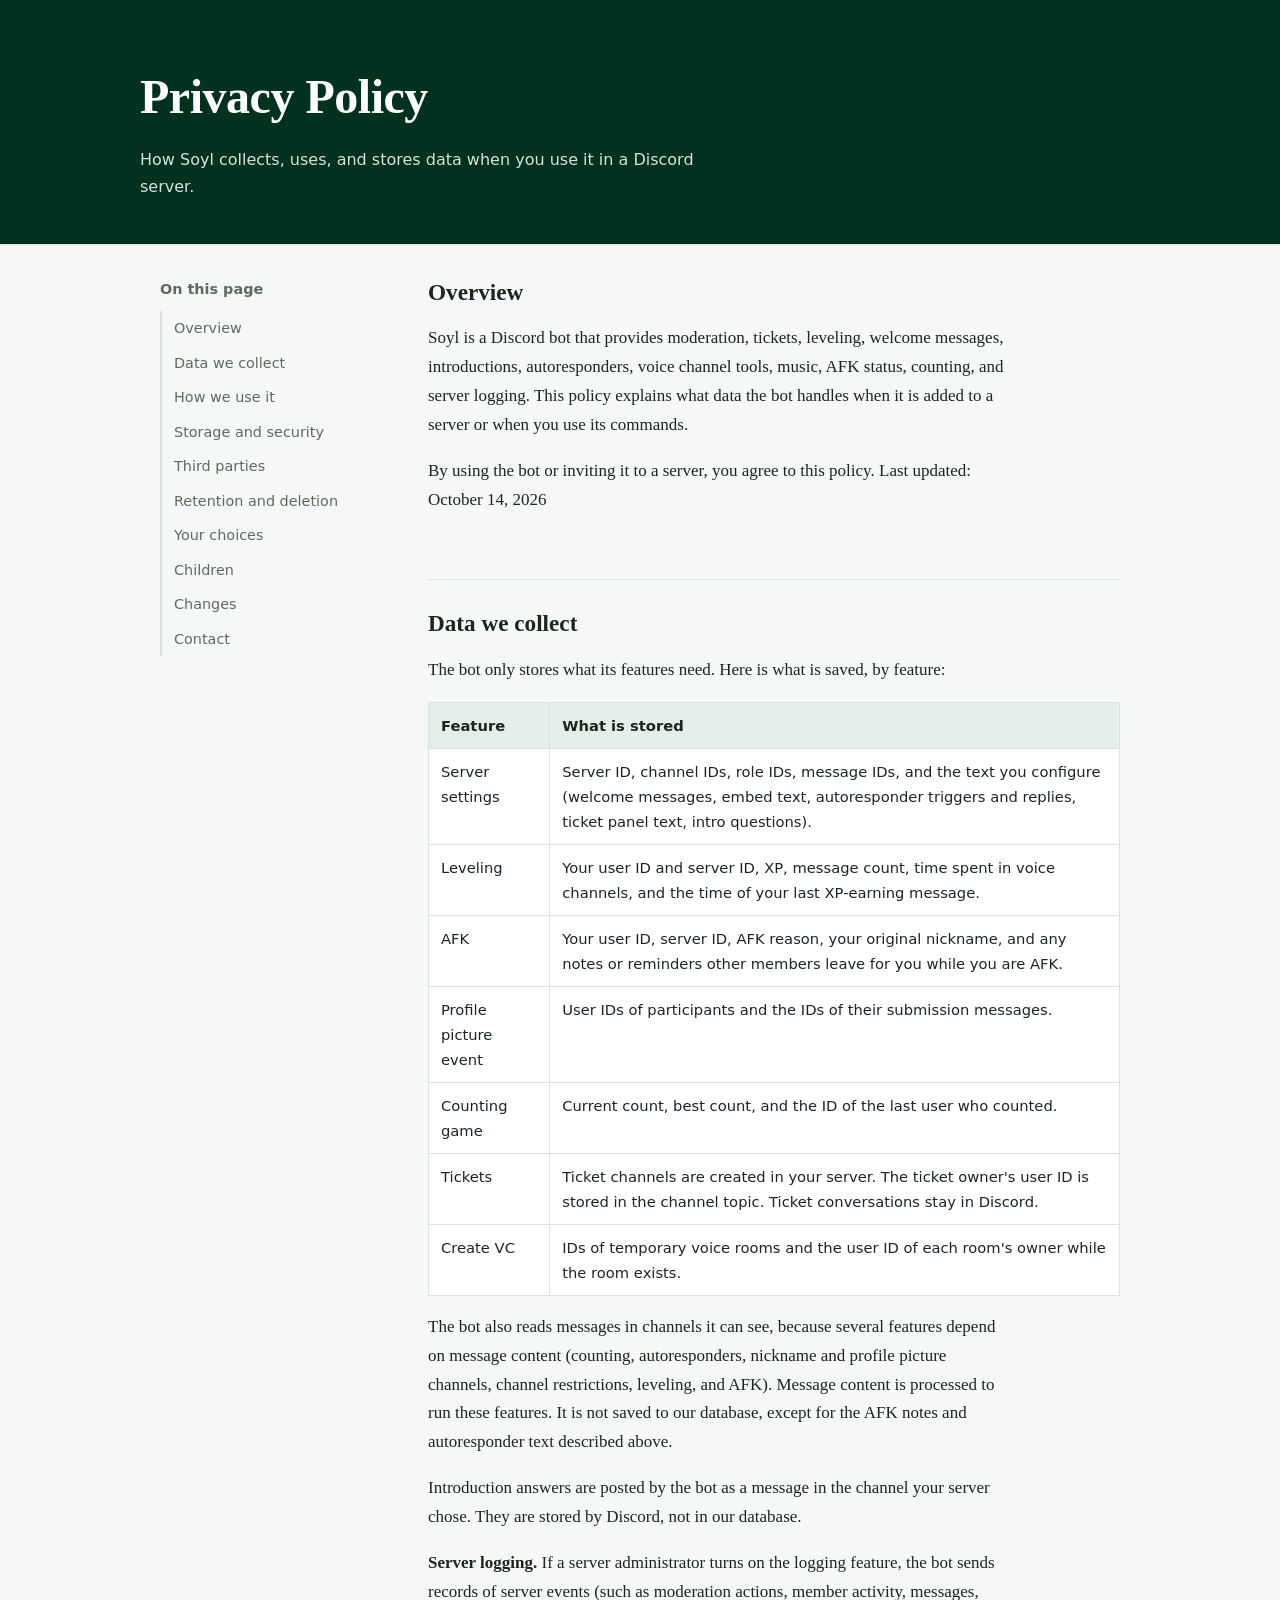
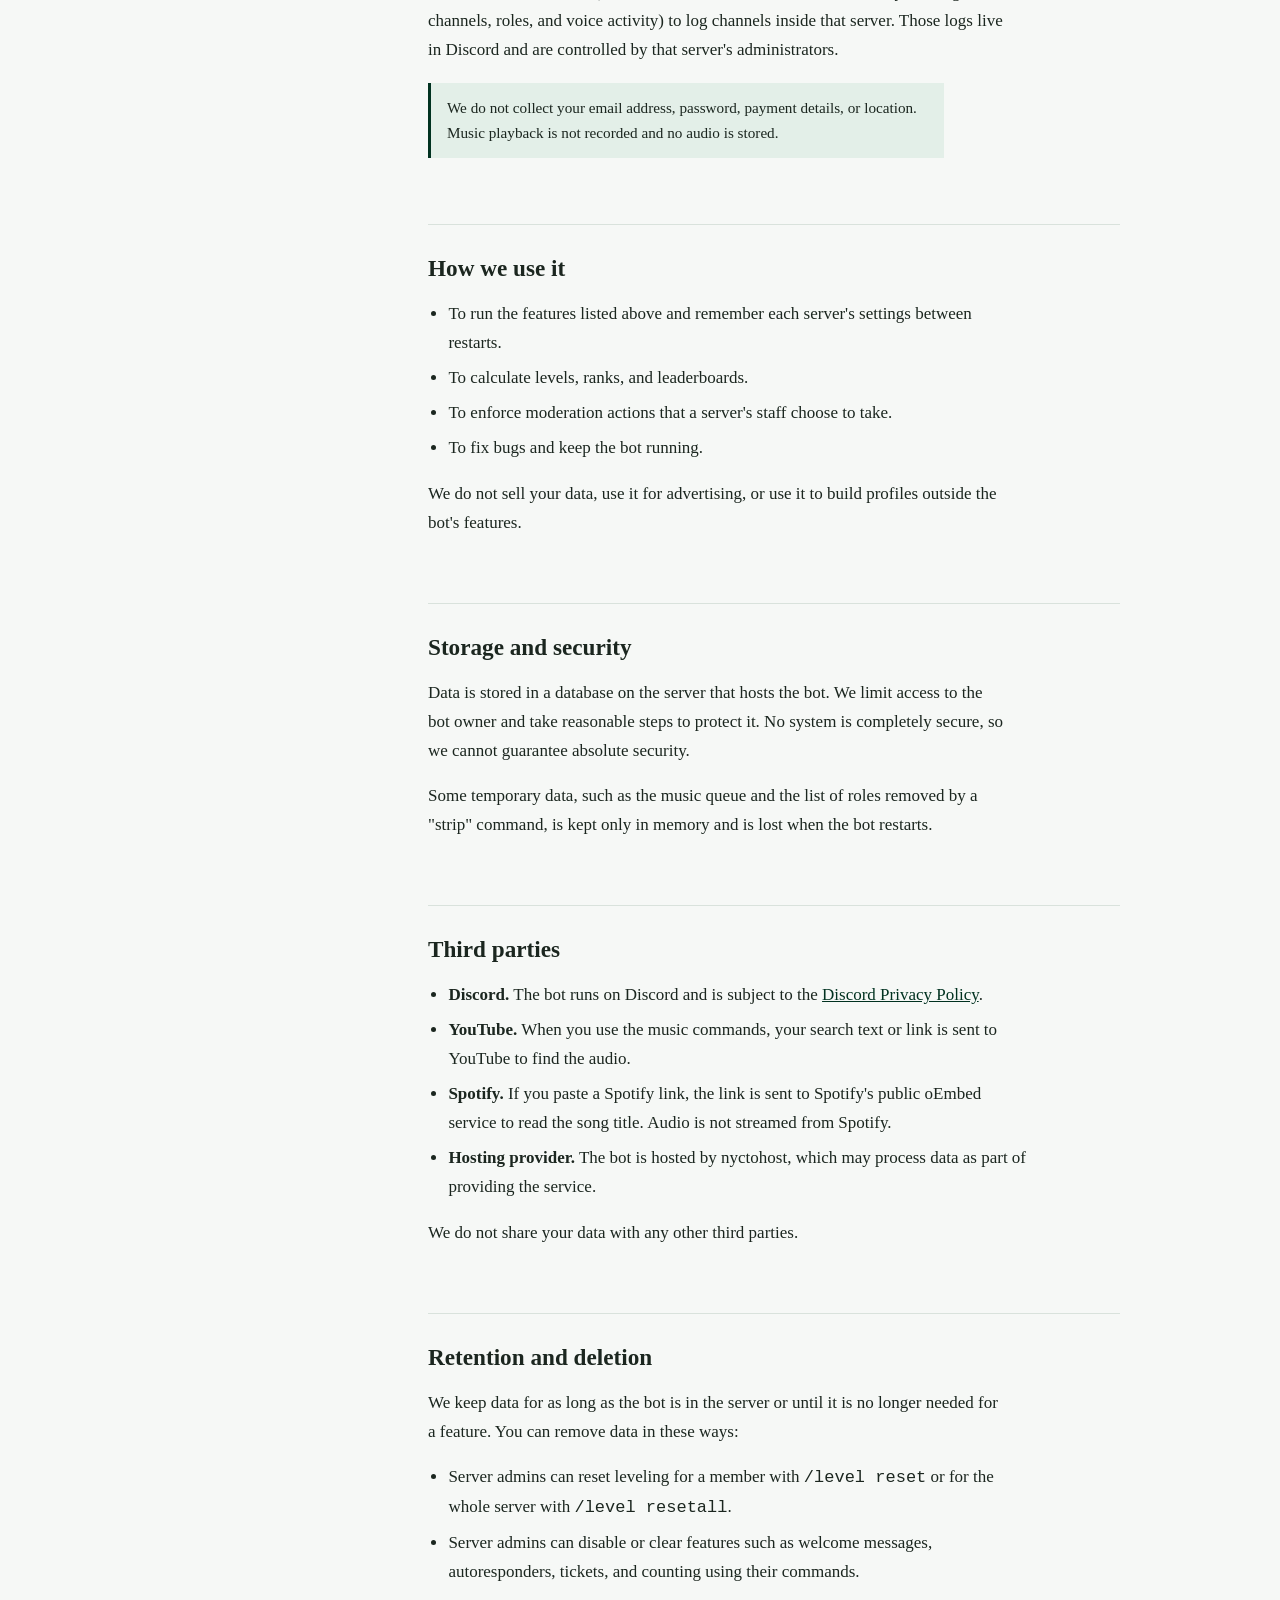
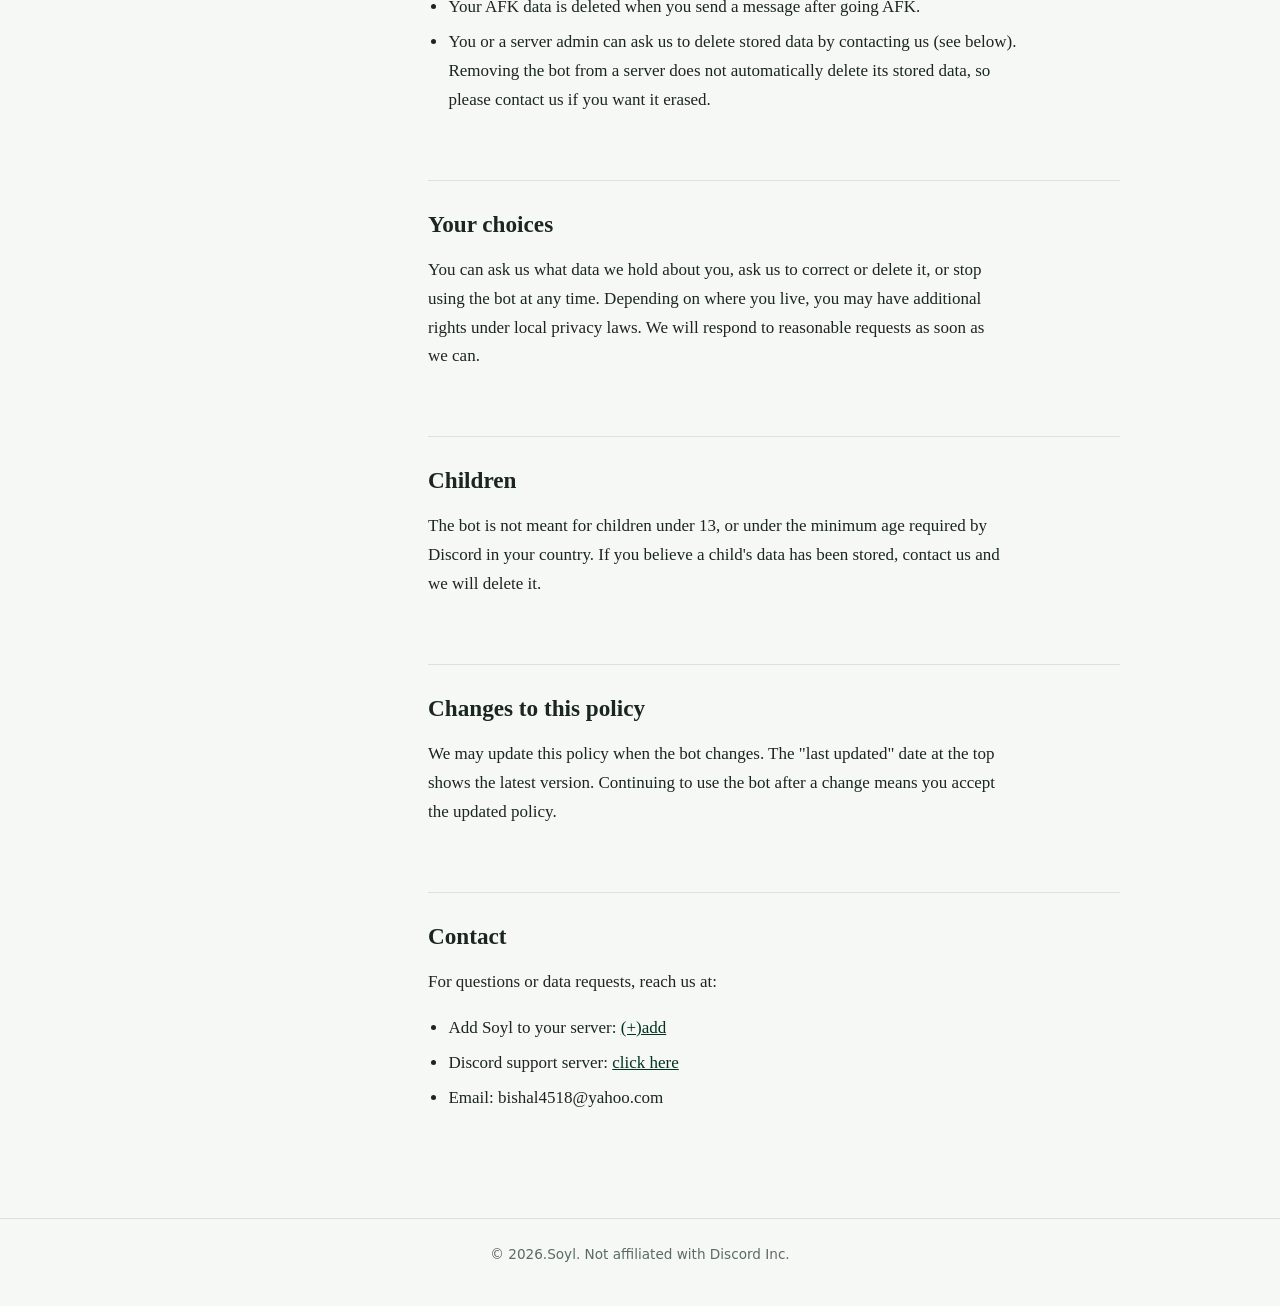
==== index.html @ 462d1b16 "Add files via upload" ====
<!DOCTYPE html>
<html lang="en">
<head>
<meta charset="UTF-8">
<meta name="viewport" content="width=device-width, initial-scale=1">
<title>Privacy Policy</title>
<style>
  :root {
    --bg: #f6f8f6;
    --surface: #ffffff;
    --text: #1b261f;
    --muted: #5b6b61;
    --line: #d9e2dc;
    --accent: #013220;
    --accent-soft: #e3efe8;
  }
  @media (prefers-color-scheme: dark) {
    :root:not([data-theme="light"]) {
      --bg: #0c1410;
      --surface: #121d17;
      --text: #e4ece7;
      --muted: #94a69b;
      --line: #25342b;
      --accent: #6fcf9a;
      --accent-soft: #16261d;
    }
  }
  * { box-sizing: border-box; }
  html { scroll-behavior: smooth; }
  body {
    margin: 0;
    background: var(--bg);
    color: var(--text);
    font-family: Georgia, "Iowan Old Style", "Times New Roman", serif;
    line-height: 1.7;
    font-size: 17px;
  }
  .wrap {
    max-width: 1000px;
    margin: 0 auto;
    padding: 0 20px;
    display: grid;
    grid-template-columns: 220px minmax(0, 1fr);
    gap: 48px;
  }
  header.top {
    border-bottom: 1px solid var(--line);
    background: var(--accent);
    color: #fff;
    padding: 56px 20px 44px;
  }
  header.top .inner { max-width: 1000px; margin: 0 auto; }
  header.top h1 {
    margin: 0 0 8px;
    font-size: clamp(2rem, 5vw, 3rem);
    font-weight: 600;
    letter-spacing: -0.01em;
  }
  header.top p {
    margin: 0;
    max-width: 60ch;
    opacity: .85;
    font-family: system-ui, -apple-system, "Segoe UI", sans-serif;
    font-size: 1rem;
  }
  @media (prefers-color-scheme: dark) {
    header.top { background: #0a1f15; }
  }
  nav.toc {
    position: sticky;
    top: 24px;
    align-self: start;
    padding: 32px 0;
    font-family: system-ui, -apple-system, "Segoe UI", sans-serif;
    font-size: .9rem;
  }
  nav.toc p { margin: 0 0 10px; font-weight: 600; color: var(--muted); }
  nav.toc a {
    display: block;
    padding: 5px 0 5px 12px;
    color: var(--muted);
    text-decoration: none;
    border-left: 2px solid var(--line);
  }
  nav.toc a:hover, nav.toc a:focus-visible { color: var(--accent); border-left-color: var(--accent); outline: none; }
  main { padding: 32px 0 80px; min-width: 0; }
  section { padding-bottom: 8px; scroll-margin-top: 20px; }
  h2 {
    font-size: 1.45rem;
    margin: 40px 0 10px;
    padding-top: 28px;
    border-top: 1px solid var(--line);
    line-height: 1.3;
  }
  section:first-of-type h2 { border-top: 0; padding-top: 0; margin-top: 0; }
  p, li { max-width: 68ch; }
  ul { padding-left: 1.2em; }
  li { margin: 6px 0; }
  a { color: var(--accent); }
  a:focus-visible { outline: 2px solid var(--accent); outline-offset: 2px; }
  .note {
    background: var(--accent-soft);
    border-left: 3px solid var(--accent);
    padding: 12px 16px;
    margin: 18px 0;
    max-width: 68ch;
    font-size: .95rem;
  }
  .table-scroll { overflow-x: auto; margin: 16px 0; }
  table {
    border-collapse: collapse;
    width: 100%;
    min-width: 520px;
    font-family: system-ui, -apple-system, "Segoe UI", sans-serif;
    font-size: .92rem;
    background: var(--surface);
  }
  th, td { text-align: left; padding: 10px 12px; border: 1px solid var(--line); vertical-align: top; }
  th { background: var(--accent-soft); font-weight: 600; }
  .fill { background: #fff3b0; color: #3a3000; padding: 0 4px; border-radius: 3px; }
  footer {
    border-top: 1px solid var(--line);
    padding: 24px 20px 40px;
    text-align: center;
    color: var(--muted);
    font-family: system-ui, -apple-system, "Segoe UI", sans-serif;
    font-size: .85rem;
  }
  @media (max-width: 820px) {
    .wrap { grid-template-columns: 1fr; gap: 0; }
    nav.toc { position: static; padding: 20px 0 0; }
    nav.toc a { display: inline-block; border-left: 0; padding: 4px 10px 4px 0; }
  }
  @media (prefers-reduced-motion: reduce) { html { scroll-behavior: auto; } }
</style>
</head>
<body>

<header class="top">
  <div class="inner">
    <h1>Privacy Policy</h1>
    <p>How Soyl collects, uses, and stores data when you use it in a Discord server.</p>
  </div>
</header>

<div class="wrap">
  <nav class="toc" aria-label="Contents">
    <p>On this page</p>
    <a href="#overview">Overview</a>
    <a href="#collect">Data we collect</a>
    <a href="#use">How we use it</a>
    <a href="#storage">Storage and security</a>
    <a href="#third">Third parties</a>
    <a href="#retention">Retention and deletion</a>
    <a href="#rights">Your choices</a>
    <a href="#children">Children</a>
    <a href="#changes">Changes</a>
    <a href="#contact">Contact</a>
  </nav>

  <main>
    <section id="overview">
      <h2>Overview</h2>
      <p>Soyl is a Discord bot that provides moderation, tickets, leveling, welcome messages, introductions, autoresponders, voice channel tools, music, AFK status, counting, and server logging. This policy explains what data the bot handles when it is added to a server or when you use its commands.</p>
      <p>By using the bot or inviting it to a server, you agree to this policy. Last updated: October 14, 2026</p>
    </section>

    <section id="collect">
      <h2>Data we collect</h2>
      <p>The bot only stores what its features need. Here is what is saved, by feature:</p>
      <div class="table-scroll">
        <table>
          <thead><tr><th>Feature</th><th>What is stored</th></tr></thead>
          <tbody>
            <tr><td>Server settings</td><td>Server ID, channel IDs, role IDs, message IDs, and the text you configure (welcome messages, embed text, autoresponder triggers and replies, ticket panel text, intro questions).</td></tr>
            <tr><td>Leveling</td><td>Your user ID and server ID, XP, message count, time spent in voice channels, and the time of your last XP-earning message.</td></tr>
            <tr><td>AFK</td><td>Your user ID, server ID, AFK reason, your original nickname, and any notes or reminders other members leave for you while you are AFK.</td></tr>
            <tr><td>Profile picture event</td><td>User IDs of participants and the IDs of their submission messages.</td></tr>
            <tr><td>Counting game</td><td>Current count, best count, and the ID of the last user who counted.</td></tr>
            <tr><td>Tickets</td><td>Ticket channels are created in your server. The ticket owner's user ID is stored in the channel topic. Ticket conversations stay in Discord.</td></tr>
            <tr><td>Create VC</td><td>IDs of temporary voice rooms and the user ID of each room's owner while the room exists.</td></tr>
          </tbody>
        </table>
      </div>
      <p>The bot also reads messages in channels it can see, because several features depend on message content (counting, autoresponders, nickname and profile picture channels, channel restrictions, leveling, and AFK). Message content is processed to run these features. It is not saved to our database, except for the AFK notes and autoresponder text described above.</p>
      <p>Introduction answers are posted by the bot as a message in the channel your server chose. They are stored by Discord, not in our database.</p>
      <p><strong>Server logging.</strong> If a server administrator turns on the logging feature, the bot sends records of server events (such as moderation actions, member activity, messages, channels, roles, and voice activity) to log channels inside that server. Those logs live in Discord and are controlled by that server's administrators.</p>
      <div class="note">We do not collect your email address, password, payment details, or location. Music playback is not recorded and no audio is stored.</div>
    </section>

    <section id="use">
      <h2>How we use it</h2>
      <ul>
        <li>To run the features listed above and remember each server's settings between restarts.</li>
        <li>To calculate levels, ranks, and leaderboards.</li>
        <li>To enforce moderation actions that a server's staff choose to take.</li>
        <li>To fix bugs and keep the bot running.</li>
      </ul>
      <p>We do not sell your data, use it for advertising, or use it to build profiles outside the bot's features.</p>
    </section>

    <section id="storage">
      <h2>Storage and security</h2>
      <p>Data is stored in a database on the server that hosts the bot. We limit access to the bot owner and take reasonable steps to protect it. No system is completely secure, so we cannot guarantee absolute security.</p>
      <p>Some temporary data, such as the music queue and the list of roles removed by a "strip" command, is kept only in memory and is lost when the bot restarts.</p>
    </section>

    <section id="third">
      <h2>Third parties</h2>
      <ul>
        <li><strong>Discord.</strong> The bot runs on Discord and is subject to the <a href="https://discord.com/privacy" rel="noopener">Discord Privacy Policy</a>.</li>
        <li><strong>YouTube.</strong> When you use the music commands, your search text or link is sent to YouTube to find the audio.</li>
        <li><strong>Spotify.</strong> If you paste a Spotify link, the link is sent to Spotify's public oEmbed service to read the song title. Audio is not streamed from Spotify.</li>
        <li><strong>Hosting provider.</strong> The bot is hosted by nyctohost, which may process data as part of providing the service.</li>
      </ul>
      <p>We do not share your data with any other third parties.</p>
    </section>

    <section id="retention">
      <h2>Retention and deletion</h2>
      <p>We keep data for as long as the bot is in the server or until it is no longer needed for a feature. You can remove data in these ways:</p>
      <ul>
        <li>Server admins can reset leveling for a member with <code>/level reset</code> or for the whole server with <code>/level resetall</code>.</li>
        <li>Server admins can disable or clear features such as welcome messages, autoresponders, tickets, and counting using their commands.</li>
        <li>Your AFK data is deleted when you send a message after going AFK.</li>
        <li>You or a server admin can ask us to delete stored data by contacting us (see below). Removing the bot from a server does not automatically delete its stored data, so please contact us if you want it erased.</li>
      </ul>
    </section>

    <section id="rights">
      <h2>Your choices</h2>
      <p>You can ask us what data we hold about you, ask us to correct or delete it, or stop using the bot at any time. Depending on where you live, you may have additional rights under local privacy laws. We will respond to reasonable requests as soon as we can.</p>
    </section>

    <section id="children">
      <h2>Children</h2>
      <p>The bot is not meant for children under 13, or under the minimum age required by Discord in your country. If you believe a child's data has been stored, contact us and we will delete it.</p>
    </section>

    <section id="changes">
      <h2>Changes to this policy</h2>
      <p>We may update this policy when the bot changes. The "last updated" date at the top shows the latest version. Continuing to use the bot after a change means you accept the updated policy.</p>
    </section>

    <section id="contact">
      <h2>Contact</h2>
      <p>For questions or data requests, reach us at:</p>
      <ul>
        <li>Add Soyl to your server: <a href="https://discord.com/oauth2/authorize?client_id=1551622113327059024&permissions=8&integration_type=0&scope=bot+applications.commands">(+)add</a>
        <li>Discord support server: <a href="https://discord.gg/mGrPCFavxX">click here</a></li>
        <li>Email: bishal4518@yahoo.com</li>
      </ul>
    </section>
  </main>
</div>

<footer>
  &copy; 2026.Soyl. Not affiliated with Discord Inc.
</footer>

</body>
</html>
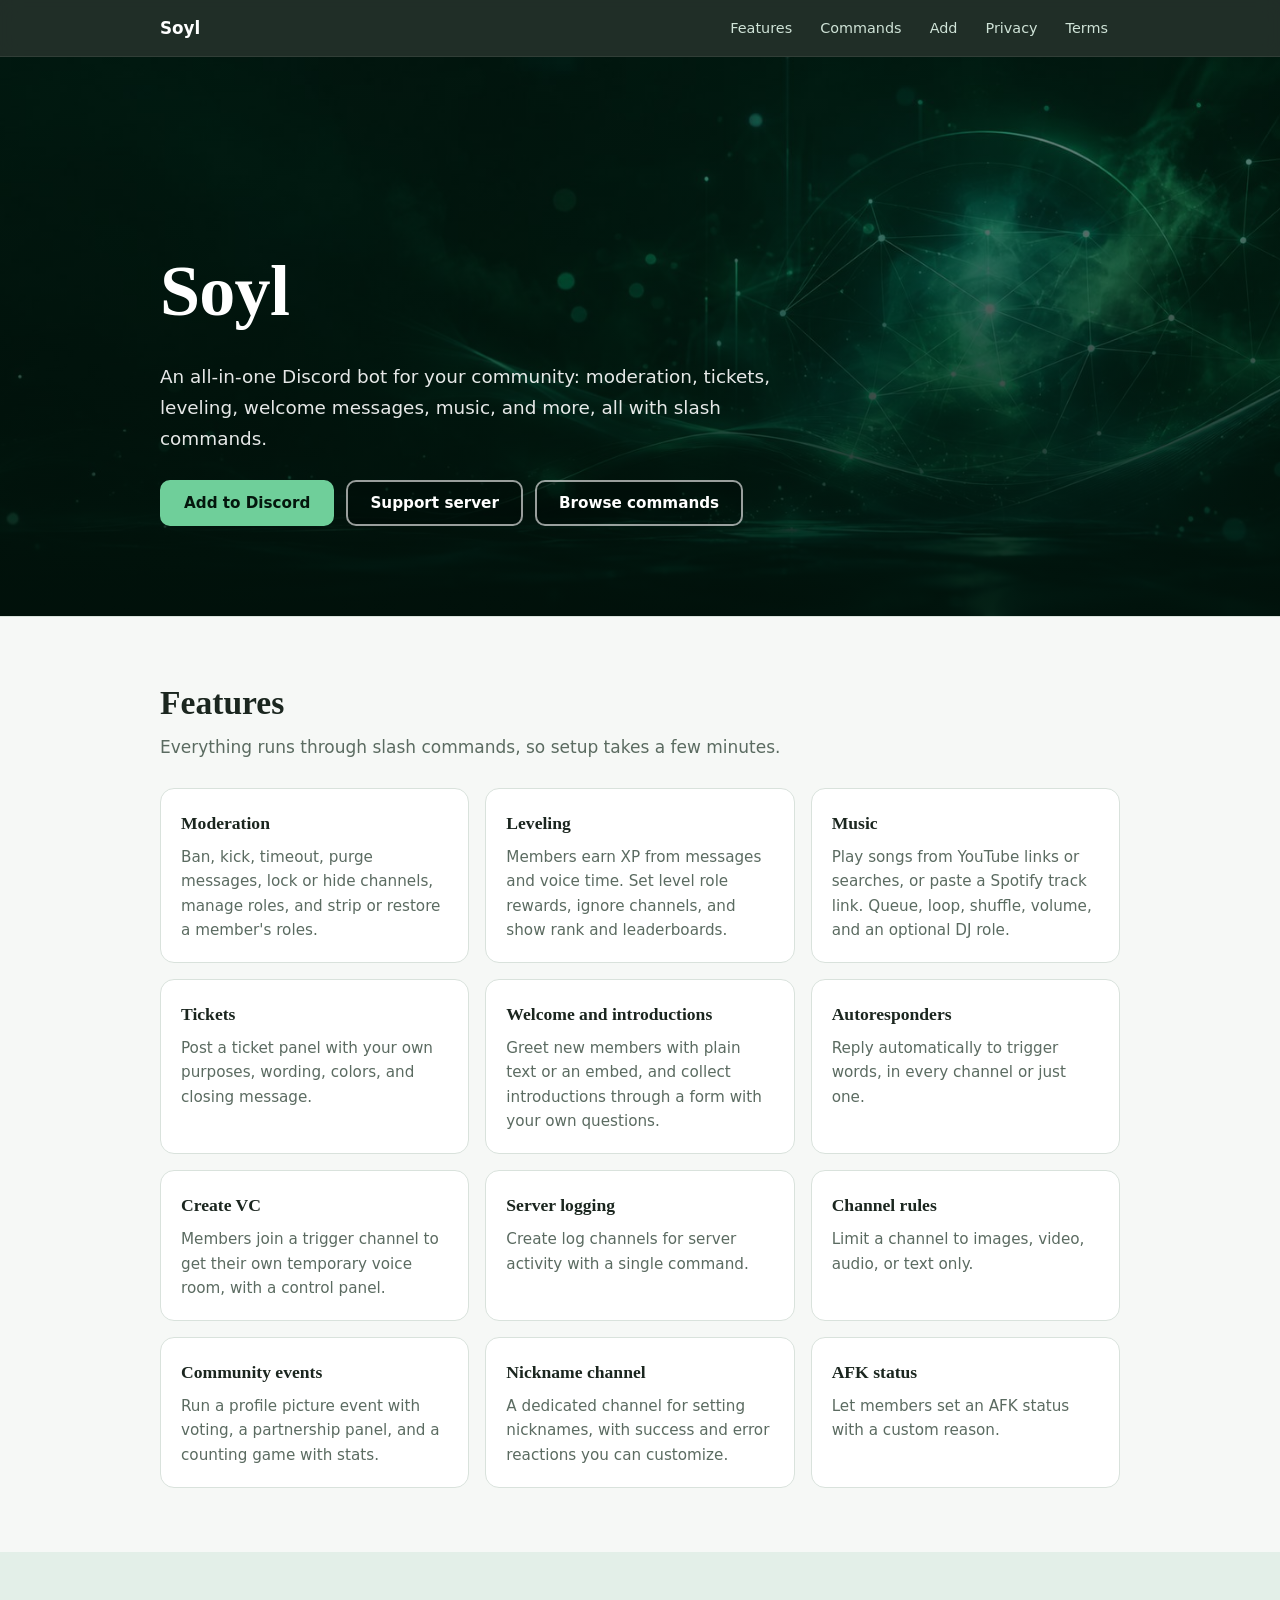
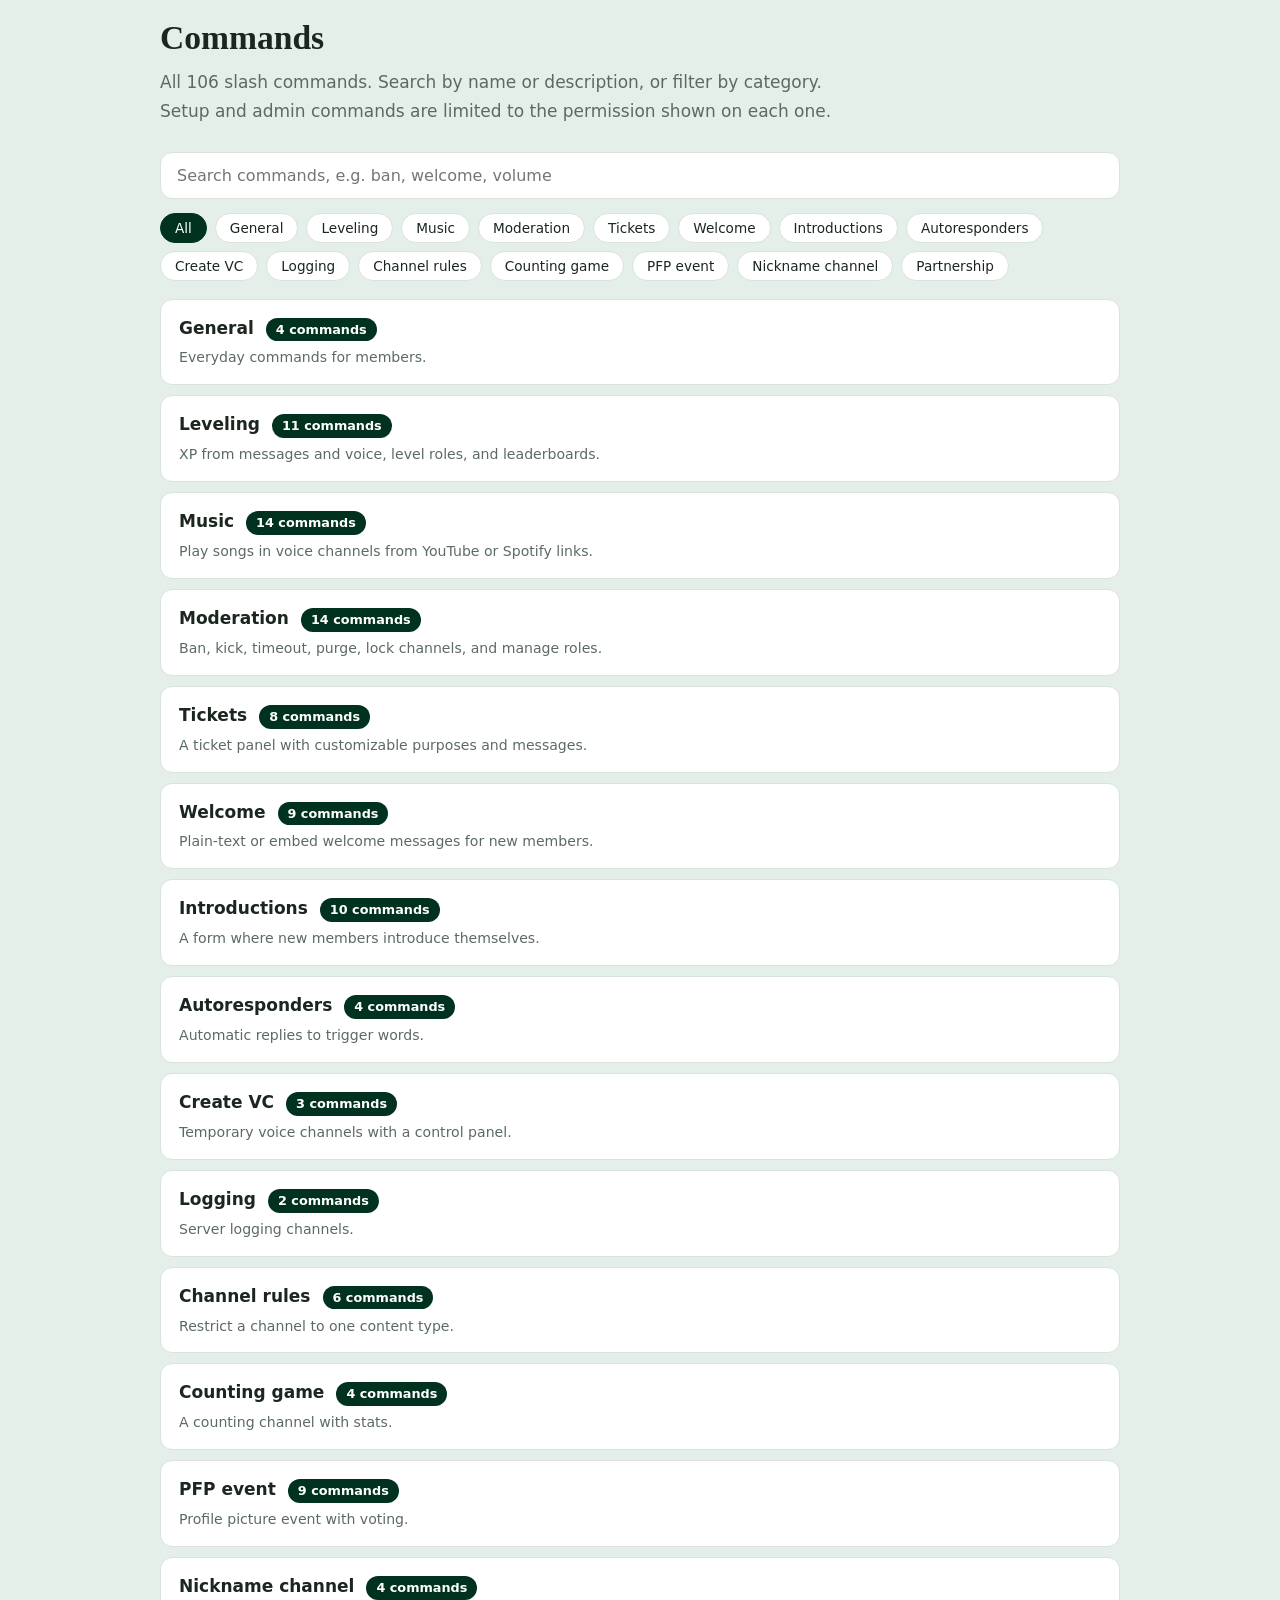
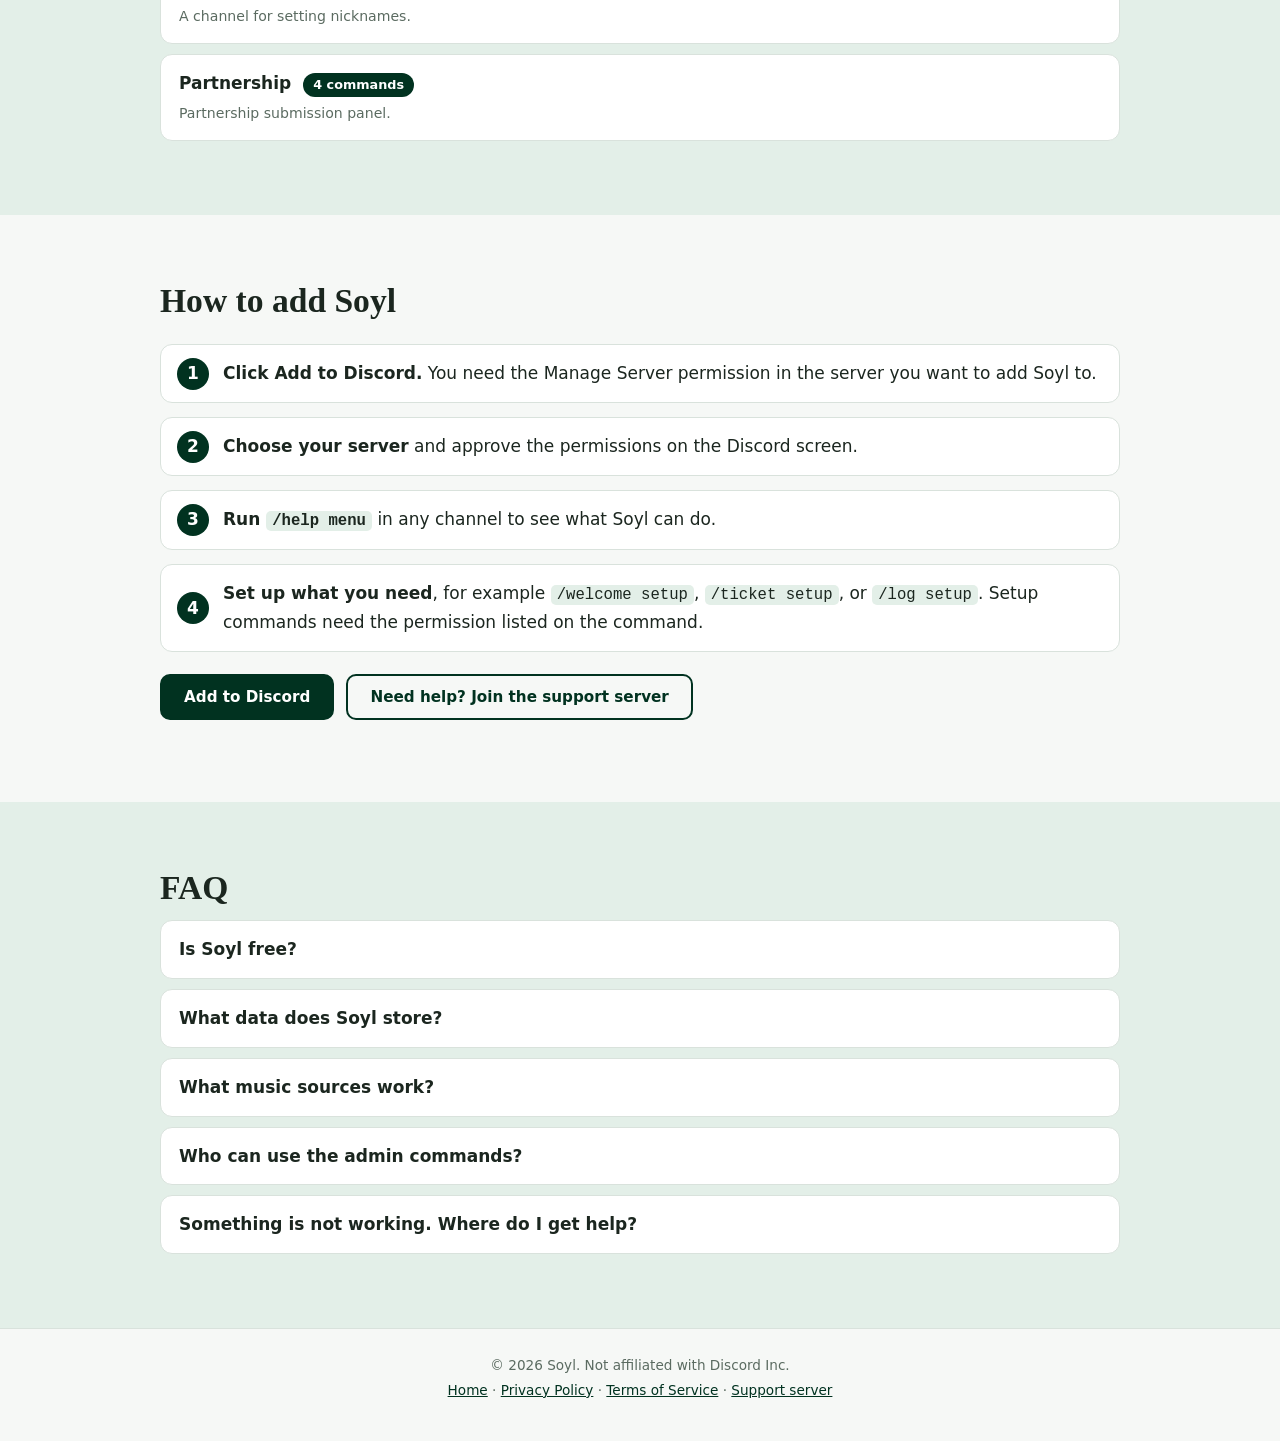
==== commit dc48360c: "Add files via upload" ====
--- a/index.html
+++ b/index.html
@@ -3,260 +3,119 @@
 <head>
 <meta charset="UTF-8">
 <meta name="viewport" content="width=device-width, initial-scale=1">
-<title>Privacy Policy</title>
-<style>
-  :root {
-    --bg: #f6f8f6;
-    --surface: #ffffff;
-    --text: #1b261f;
-    --muted: #5b6b61;
-    --line: #d9e2dc;
-    --accent: #013220;
-    --accent-soft: #e3efe8;
-  }
-  @media (prefers-color-scheme: dark) {
-    :root:not([data-theme="light"]) {
-      --bg: #0c1410;
-      --surface: #121d17;
-      --text: #e4ece7;
-      --muted: #94a69b;
-      --line: #25342b;
-      --accent: #6fcf9a;
-      --accent-soft: #16261d;
-    }
-  }
-  * { box-sizing: border-box; }
-  html { scroll-behavior: smooth; }
-  body {
-    margin: 0;
-    background: var(--bg);
-    color: var(--text);
-    font-family: Georgia, "Iowan Old Style", "Times New Roman", serif;
-    line-height: 1.7;
-    font-size: 17px;
-  }
-  .wrap {
-    max-width: 1000px;
-    margin: 0 auto;
-    padding: 0 20px;
-    display: grid;
-    grid-template-columns: 220px minmax(0, 1fr);
-    gap: 48px;
-  }
-  header.top {
-    border-bottom: 1px solid var(--line);
-    background: var(--accent);
-    color: #fff;
-    padding: 56px 20px 44px;
-  }
-  header.top .inner { max-width: 1000px; margin: 0 auto; }
-  header.top h1 {
-    margin: 0 0 8px;
-    font-size: clamp(2rem, 5vw, 3rem);
-    font-weight: 600;
-    letter-spacing: -0.01em;
-  }
-  header.top p {
-    margin: 0;
-    max-width: 60ch;
-    opacity: .85;
-    font-family: system-ui, -apple-system, "Segoe UI", sans-serif;
-    font-size: 1rem;
-  }
-  @media (prefers-color-scheme: dark) {
-    header.top { background: #0a1f15; }
-  }
-  nav.toc {
-    position: sticky;
-    top: 24px;
-    align-self: start;
-    padding: 32px 0;
-    font-family: system-ui, -apple-system, "Segoe UI", sans-serif;
-    font-size: .9rem;
-  }
-  nav.toc p { margin: 0 0 10px; font-weight: 600; color: var(--muted); }
-  nav.toc a {
-    display: block;
-    padding: 5px 0 5px 12px;
-    color: var(--muted);
-    text-decoration: none;
-    border-left: 2px solid var(--line);
-  }
-  nav.toc a:hover, nav.toc a:focus-visible { color: var(--accent); border-left-color: var(--accent); outline: none; }
-  main { padding: 32px 0 80px; min-width: 0; }
-  section { padding-bottom: 8px; scroll-margin-top: 20px; }
-  h2 {
-    font-size: 1.45rem;
-    margin: 40px 0 10px;
-    padding-top: 28px;
-    border-top: 1px solid var(--line);
-    line-height: 1.3;
-  }
-  section:first-of-type h2 { border-top: 0; padding-top: 0; margin-top: 0; }
-  p, li { max-width: 68ch; }
-  ul { padding-left: 1.2em; }
-  li { margin: 6px 0; }
-  a { color: var(--accent); }
-  a:focus-visible { outline: 2px solid var(--accent); outline-offset: 2px; }
-  .note {
-    background: var(--accent-soft);
-    border-left: 3px solid var(--accent);
-    padding: 12px 16px;
-    margin: 18px 0;
-    max-width: 68ch;
-    font-size: .95rem;
-  }
-  .table-scroll { overflow-x: auto; margin: 16px 0; }
-  table {
-    border-collapse: collapse;
-    width: 100%;
-    min-width: 520px;
-    font-family: system-ui, -apple-system, "Segoe UI", sans-serif;
-    font-size: .92rem;
-    background: var(--surface);
-  }
-  th, td { text-align: left; padding: 10px 12px; border: 1px solid var(--line); vertical-align: top; }
-  th { background: var(--accent-soft); font-weight: 600; }
-  .fill { background: #fff3b0; color: #3a3000; padding: 0 4px; border-radius: 3px; }
-  footer {
-    border-top: 1px solid var(--line);
-    padding: 24px 20px 40px;
-    text-align: center;
-    color: var(--muted);
-    font-family: system-ui, -apple-system, "Segoe UI", sans-serif;
-    font-size: .85rem;
-  }
-  @media (max-width: 820px) {
-    .wrap { grid-template-columns: 1fr; gap: 0; }
-    nav.toc { position: static; padding: 20px 0 0; }
-    nav.toc a { display: inline-block; border-left: 0; padding: 4px 10px 4px 0; }
-  }
-  @media (prefers-reduced-motion: reduce) { html { scroll-behavior: auto; } }
-</style>
+<title>Soyl - All-in-one Discord bot</title>
+<meta name="description" content="Soyl is an all-in-one Discord bot with moderation, tickets, leveling, welcome messages, music, and more.">
+<link rel="icon" type="image/png" href="soyl_icon.png">
+<link rel="apple-touch-icon" href="soyl_icon.png">
+<link rel="stylesheet" href="style.css">
 </head>
 <body>
-
-<header class="top">
+<nav class="site-nav" aria-label="Main">
+  <div class="site-nav-in">
+    <a class="brand" href="index.html"><img src="soyl_icon.png" alt="" width="32" height="32" onerror="this.style.display='none'"><span>Soyl</span></a>
+    <div class="links">
+      <a href="index.html#features">Features</a>
+      <a href="index.html#commands">Commands</a>
+      <a href="index.html#add">Add</a>
+      <a href="privacy.html">Privacy</a>
+      <a href="Soyl_ToS.html">Terms</a>
+    </div>
+  </div>
+</nav>
+<header class="top home">
   <div class="inner">
-    <h1>Privacy Policy</h1>
-    <p>How Soyl collects, uses, and stores data when you use it in a Discord server.</p>
+    <img class="logo" src="soyl_icon.png" alt="Soyl logo" width="96" height="96" onerror="this.style.display='none'">
+    <h1>Soyl</h1>
+    <p>An all-in-one Discord bot for your community: moderation, tickets, leveling, welcome messages, music, and more, all with slash commands.</p>
+    <div class="actions">
+      <a class="btn" href="https://discord.com/oauth2/authorize?client_id=1551622113327059024&amp;permissions=8&amp;integration_type=0&amp;scope=bot+applications.commands" target="_blank" rel="noopener">Add to Discord</a>
+      <a class="btn alt" href="https://discord.gg/mGrPCFavxX" target="_blank" rel="noopener">Support server</a>
+      <a class="btn alt" href="#commands">Browse commands</a>
+    </div>
   </div>
 </header>
+<main class="home">
+  <section class="block" id="features"><div class="container">
+    <h2>Features</h2>
+    <p class="lead">Everything runs through slash commands, so setup takes a few minutes.</p>
+    <div class="grid"><div class="card"><h3>Moderation</h3><p>Ban, kick, timeout, purge messages, lock or hide channels, manage roles, and strip or restore a member&#x27;s roles.</p></div><div class="card"><h3>Leveling</h3><p>Members earn XP from messages and voice time. Set level role rewards, ignore channels, and show rank and leaderboards.</p></div><div class="card"><h3>Music</h3><p>Play songs from YouTube links or searches, or paste a Spotify track link. Queue, loop, shuffle, volume, and an optional DJ role.</p></div><div class="card"><h3>Tickets</h3><p>Post a ticket panel with your own purposes, wording, colors, and closing message.</p></div><div class="card"><h3>Welcome and introductions</h3><p>Greet new members with plain text or an embed, and collect introductions through a form with your own questions.</p></div><div class="card"><h3>Autoresponders</h3><p>Reply automatically to trigger words, in every channel or just one.</p></div><div class="card"><h3>Create VC</h3><p>Members join a trigger channel to get their own temporary voice room, with a control panel.</p></div><div class="card"><h3>Server logging</h3><p>Create log channels for server activity with a single command.</p></div><div class="card"><h3>Channel rules</h3><p>Limit a channel to images, video, audio, or text only.</p></div><div class="card"><h3>Community events</h3><p>Run a profile picture event with voting, a partnership panel, and a counting game with stats.</p></div><div class="card"><h3>Nickname channel</h3><p>A dedicated channel for setting nicknames, with success and error reactions you can customize.</p></div><div class="card"><h3>AFK status</h3><p>Let members set an AFK status with a custom reason.</p></div></div>
+  </div></section>
 
-<div class="wrap">
-  <nav class="toc" aria-label="Contents">
-    <p>On this page</p>
-    <a href="#overview">Overview</a>
-    <a href="#collect">Data we collect</a>
-    <a href="#use">How we use it</a>
-    <a href="#storage">Storage and security</a>
-    <a href="#third">Third parties</a>
-    <a href="#retention">Retention and deletion</a>
-    <a href="#rights">Your choices</a>
-    <a href="#children">Children</a>
-    <a href="#changes">Changes</a>
-    <a href="#contact">Contact</a>
-  </nav>
+  <section class="block alt" id="commands"><div class="container">
+    <h2>Commands</h2>
+    <p class="lead">All 106 slash commands. Search by name or description, or filter by category. Setup and admin commands are limited to the permission shown on each one.</p>
+    <input id="q" type="search" placeholder="Search commands, e.g. ban, welcome, volume" aria-label="Search commands">
+    <div class="chips" role="group" aria-label="Filter by category"><button class="chip on" data-f="all">All</button><button class="chip" data-f="general">General</button><button class="chip" data-f="level">Leveling</button><button class="chip" data-f="music">Music</button><button class="chip" data-f="moderation">Moderation</button><button class="chip" data-f="ticket">Tickets</button><button class="chip" data-f="welcome">Welcome</button><button class="chip" data-f="introduction">Introductions</button><button class="chip" data-f="autoresponder">Autoresponders</button><button class="chip" data-f="create">Create VC</button><button class="chip" data-f="log">Logging</button><button class="chip" data-f="channel">Channel rules</button><button class="chip" data-f="misc">Counting game</button><button class="chip" data-f="pfp">PFP event</button><button class="chip" data-f="nickname">Nickname channel</button><button class="chip" data-f="partnership">Partnership</button></div>
+    <p id="empty" hidden>No commands match your search.</p>
+    <details class="cat" data-cat="general"><summary><span class="ct">General</span><span class="cn">4 commands</span><span class="cb">Everyday commands for members.</span></summary><div class="cmd" data-s="/afk set yourself as afk. reason"><div class="cmd-head"><code class="name">/afk</code><span class="badge open">Everyone</span></div><p>Set yourself as AFK.</p><ul class="opts"><li><code>reason</code> <em>(optional)</em> &ndash; Why are you AFK?</li></ul></div><div class="cmd" data-s="/help menu show the help menu "><div class="cmd-head"><code class="name">/help menu</code><span class="badge open">Everyone</span></div><p>Show the help menu</p></div><div class="cmd" data-s="/leaderboard show the server&#x27;s xp leaderboard. page"><div class="cmd-head"><code class="name">/leaderboard</code><span class="badge open">Everyone</span></div><p>Show the server&#x27;s XP leaderboard.</p><ul class="opts"><li><code>page</code> <em>(optional)</em> &ndash; Page number (10 members per page).</li></ul></div><div class="cmd" data-s="/rank show a member&#x27;s level, xp, and rank. user"><div class="cmd-head"><code class="name">/rank</code><span class="badge open">Everyone</span></div><p>Show a member&#x27;s level, XP, and rank.</p><ul class="opts"><li><code>user</code> <em>(optional)</em> &ndash; The member to look up (defaults to you).</li></ul></div></details>
+<details class="cat" data-cat="level"><summary><span class="ct">Leveling</span><span class="cn">11 commands</span><span class="cb">XP from messages and voice, level roles, and leaderboards.</span></summary><div class="cmd" data-s="/level addxp add (or remove, with a negative number) xp from a member. user amount"><div class="cmd-head"><code class="name">/level addxp</code><span class="badge">Manage Server</span></div><p>Add (or remove, with a negative number) XP from a member.</p><ul class="opts"><li><code>user</code></li><li><code>amount</code></li></ul></div><div class="cmd" data-s="/level config configure the leveling system. xp_min xp_max cooldown voice_xp channel message"><div class="cmd-head"><code class="name">/level config</code><span class="badge">Manage Server</span></div><p>Configure the leveling system.</p><ul class="opts"><li><code>xp_min</code> <em>(optional)</em> &ndash; Minimum XP per eligible message.</li><li><code>xp_max</code> <em>(optional)</em> &ndash; Maximum XP per eligible message.</li><li><code>cooldown</code> <em>(optional)</em> &ndash; Seconds between XP-eligible messages per member.</li><li><code>voice_xp</code> <em>(optional)</em> &ndash; XP granted per minute spent actively in a voice channel.</li><li><code>channel</code> <em>(optional)</em> &ndash; Channel where level-up announcements are sent.</li><li><code>message</code> <em>(optional)</em> &ndash; Level-up announcement text. Supports {usermention}, {username}, {level}, {guildname}.</li></ul></div><div class="cmd" data-s="/level ignore_channel stop a channel&#x27;s messages from granting xp. channel"><div class="cmd-head"><code class="name">/level ignore_channel</code><span class="badge">Manage Server</span></div><p>Stop a channel&#x27;s messages from granting XP.</p><ul class="opts"><li><code>channel</code></li></ul></div><div class="cmd" data-s="/level reset reset a member&#x27;s xp and level. user"><div class="cmd-head"><code class="name">/level reset</code><span class="badge">Manage Server</span></div><p>Reset a member&#x27;s XP and level.</p><ul class="opts"><li><code>user</code></li></ul></div><div class="cmd" data-s="/level resetall reset the entire leveling leaderboard for this server. confirm"><div class="cmd-head"><code class="name">/level resetall</code><span class="badge">Manage Server</span></div><p>Reset the ENTIRE leveling leaderboard for this server.</p><ul class="opts"><li><code>confirm</code> <em>(optional)</em> &ndash; Set to true to confirm this irreversible action.</li></ul></div><div class="cmd" data-s="/level role_add grant a role automatically when a member reaches a level. level role"><div class="cmd-head"><code class="name">/level role_add</code><span class="badge">Manage Server</span></div><p>Grant a role automatically when a member reaches a level.</p><ul class="opts"><li><code>level</code> &ndash; The level required.</li><li><code>role</code> &ndash; The role to grant.</li></ul></div><div class="cmd" data-s="/level role_list list all level role rewards. "><div class="cmd-head"><code class="name">/level role_list</code><span class="badge open">Everyone</span></div><p>List all level role rewards.</p></div><div class="cmd" data-s="/level role_remove remove a level role reward. level"><div class="cmd-head"><code class="name">/level role_remove</code><span class="badge">Manage Server</span></div><p>Remove a level role reward.</p><ul class="opts"><li><code>level</code> &ndash; The level to remove the reward from.</li></ul></div><div class="cmd" data-s="/level set manually set a member&#x27;s level. user level"><div class="cmd-head"><code class="name">/level set</code><span class="badge">Manage Server</span></div><p>Manually set a member&#x27;s level.</p><ul class="opts"><li><code>user</code></li><li><code>level</code></li></ul></div><div class="cmd" data-s="/level toggle enable or disable the leveling system. "><div class="cmd-head"><code class="name">/level toggle</code><span class="badge">Manage Server</span></div><p>Enable or disable the leveling system.</p></div><div class="cmd" data-s="/level unignore_channel allow a channel&#x27;s messages to grant xp again. channel"><div class="cmd-head"><code class="name">/level unignore_channel</code><span class="badge">Manage Server</span></div><p>Allow a channel&#x27;s messages to grant XP again.</p><ul class="opts"><li><code>channel</code></li></ul></div></details>
+<details class="cat" data-cat="music"><summary><span class="ct">Music</span><span class="cn">14 commands</span><span class="cb">Play songs in voice channels from YouTube or Spotify links.</span></summary><div class="cmd" data-s="/music dj_role require a specific role to control the music player. role"><div class="cmd-head"><code class="name">/music dj_role</code><span class="badge">Manage Server</span></div><p>Require a specific role to control the music player.</p><ul class="opts"><li><code>role</code> <em>(optional)</em> &ndash; The DJ role. Omit to remove the requirement.</li></ul></div><div class="cmd" data-s="/music join join your voice channel. "><div class="cmd-head"><code class="name">/music join</code><span class="badge open">Everyone</span></div><p>Join your voice channel.</p></div><div class="cmd" data-s="/music leave leave the voice channel and clear the queue. "><div class="cmd-head"><code class="name">/music leave</code><span class="badge open">Everyone</span></div><p>Leave the voice channel and clear the queue.</p></div><div class="cmd" data-s="/music loop set the loop mode. mode"><div class="cmd-head"><code class="name">/music loop</code><span class="badge open">Everyone</span></div><p>Set the loop mode.</p><ul class="opts"><li><code>mode</code> &ndash; Loop mode.</li></ul></div><div class="cmd" data-s="/music nowplaying show the currently playing song. "><div class="cmd-head"><code class="name">/music nowplaying</code><span class="badge open">Everyone</span></div><p>Show the currently playing song.</p></div><div class="cmd" data-s="/music pause pause playback. "><div class="cmd-head"><code class="name">/music pause</code><span class="badge open">Everyone</span></div><p>Pause playback.</p></div><div class="cmd" data-s="/music play play a song from youtube or spotify. query"><div class="cmd-head"><code class="name">/music play</code><span class="badge open">Everyone</span></div><p>Play a song from YouTube or Spotify.</p><ul class="opts"><li><code>query</code> &ndash; A YouTube link/search, or a Spotify track link.</li></ul></div><div class="cmd" data-s="/music queue show the current song queue. page"><div class="cmd-head"><code class="name">/music queue</code><span class="badge open">Everyone</span></div><p>Show the current song queue.</p><ul class="opts"><li><code>page</code> <em>(optional)</em> &ndash; Page number.</li></ul></div><div class="cmd" data-s="/music remove remove a song from the queue by its position. position"><div class="cmd-head"><code class="name">/music remove</code><span class="badge open">Everyone</span></div><p>Remove a song from the queue by its position.</p><ul class="opts"><li><code>position</code> &ndash; Position shown in /music queue.</li></ul></div><div class="cmd" data-s="/music resume resume playback. "><div class="cmd-head"><code class="name">/music resume</code><span class="badge open">Everyone</span></div><p>Resume playback.</p></div><div class="cmd" data-s="/music shuffle shuffle the queue. "><div class="cmd-head"><code class="name">/music shuffle</code><span class="badge open">Everyone</span></div><p>Shuffle the queue.</p></div><div class="cmd" data-s="/music skip skip the current song. "><div class="cmd-head"><code class="name">/music skip</code><span class="badge open">Everyone</span></div><p>Skip the current song.</p></div><div class="cmd" data-s="/music stop stop playback, clear the queue, and disconnect. "><div class="cmd-head"><code class="name">/music stop</code><span class="badge open">Everyone</span></div><p>Stop playback, clear the queue, and disconnect.</p></div><div class="cmd" data-s="/music volume set playback volume (0-150). level"><div class="cmd-head"><code class="name">/music volume</code><span class="badge open">Everyone</span></div><p>Set playback volume (0-150).</p><ul class="opts"><li><code>level</code> &ndash; Volume percentage, 0-150.</li></ul></div></details>
+<details class="cat" data-cat="moderation"><summary><span class="ct">Moderation</span><span class="cn">14 commands</span><span class="cb">Ban, kick, timeout, purge, lock channels, and manage roles.</span></summary><div class="cmd" data-s="/moderation ban ban a member from the server. member reason delete_days"><div class="cmd-head"><code class="name">/moderation ban</code><span class="badge">Ban Members</span></div><p>Ban a member from the server.</p><ul class="opts"><li><code>member</code> &ndash; The member to ban.</li><li><code>reason</code> <em>(optional)</em> &ndash; Reason for the ban.</li><li><code>delete_days</code> <em>(optional)</em> &ndash; Days of the member&#x27;s messages to delete (0-7).</li></ul></div><div class="cmd" data-s="/moderation hide hide a channel from regular members. channel"><div class="cmd-head"><code class="name">/moderation hide</code><span class="badge">Manage Channels</span></div><p>Hide a channel from regular members.</p><ul class="opts"><li><code>channel</code> <em>(optional)</em> &ndash; The channel to hide. Leave empty to hide this channel.</li></ul></div><div class="cmd" data-s="/moderation kick kick a member from the server. member reason"><div class="cmd-head"><code class="name">/moderation kick</code><span class="badge">Kick Members</span></div><p>Kick a member from the server.</p><ul class="opts"><li><code>member</code> &ndash; The member to kick.</li><li><code>reason</code> <em>(optional)</em> &ndash; Reason for the kick.</li></ul></div><div class="cmd" data-s="/moderation lock lock a channel so regular members cannot send messages. channel"><div class="cmd-head"><code class="name">/moderation lock</code><span class="badge">Manage Channels</span></div><p>Lock a channel so regular members cannot send messages.</p><ul class="opts"><li><code>channel</code> <em>(optional)</em> &ndash; The channel to lock. Leave empty to lock this channel.</li></ul></div><div class="cmd" data-s="/moderation mute timeout a member. member duration reason"><div class="cmd-head"><code class="name">/moderation mute</code><span class="badge">Timeout Members</span></div><p>Timeout a member.</p><ul class="opts"><li><code>member</code> &ndash; The member to timeout.</li><li><code>duration</code> &ndash; Duration such as 10m, 2h, or 1d.</li><li><code>reason</code> <em>(optional)</em> &ndash; Reason for the timeout.</li></ul></div><div class="cmd" data-s="/moderation purge delete a number of recent messages. amount"><div class="cmd-head"><code class="name">/moderation purge</code><span class="badge">Manage Messages</span></div><p>Delete a number of recent messages.</p><ul class="opts"><li><code>amount</code> &ndash; Number of messages to delete (1-100).</li></ul></div><div class="cmd" data-s="/moderation role add give a role to a member. member role"><div class="cmd-head"><code class="name">/moderation role add</code><span class="badge">Manage Roles</span></div><p>Give a role to a member.</p><ul class="opts"><li><code>member</code> &ndash; The member who will receive the role.</li><li><code>role</code> &ndash; The role to give.</li></ul></div><div class="cmd" data-s="/moderation role remove remove a role from a member. member role"><div class="cmd-head"><code class="name">/moderation role remove</code><span class="badge">Manage Roles</span></div><p>Remove a role from a member.</p><ul class="opts"><li><code>member</code> &ndash; The member who will lose the role.</li><li><code>role</code> &ndash; The role to remove.</li></ul></div><div class="cmd" data-s="/moderation strip remove all manageable roles from a member. member"><div class="cmd-head"><code class="name">/moderation strip</code><span class="badge">Manage Roles</span></div><p>Remove all manageable roles from a member.</p><ul class="opts"><li><code>member</code> &ndash; The member whose roles will be removed.</li></ul></div><div class="cmd" data-s="/moderation unban unban a user. user_id reason"><div class="cmd-head"><code class="name">/moderation unban</code><span class="badge">Ban Members</span></div><p>Unban a user.</p><ul class="opts"><li><code>user_id</code> &ndash; The ID of the banned user.</li><li><code>reason</code> <em>(optional)</em> &ndash; Reason for the unban.</li></ul></div><div class="cmd" data-s="/moderation unhide unhide a channel from regular members. channel"><div class="cmd-head"><code class="name">/moderation unhide</code><span class="badge">Manage Channels</span></div><p>Unhide a channel from regular members.</p><ul class="opts"><li><code>channel</code> <em>(optional)</em> &ndash; The channel to unhide. Leave empty to unhide this channel.</li></ul></div><div class="cmd" data-s="/moderation unlock unlock a channel so regular members can send messages. channel"><div class="cmd-head"><code class="name">/moderation unlock</code><span class="badge">Manage Channels</span></div><p>Unlock a channel so regular members can send messages.</p><ul class="opts"><li><code>channel</code> <em>(optional)</em> &ndash; The channel to unlock. Leave empty to unlock this channel.</li></ul></div><div class="cmd" data-s="/moderation unmute remove a member&#x27;s timeout. member reason"><div class="cmd-head"><code class="name">/moderation unmute</code><span class="badge">Timeout Members</span></div><p>Remove a member&#x27;s timeout.</p><ul class="opts"><li><code>member</code> &ndash; The member to unmute.</li><li><code>reason</code> <em>(optional)</em> &ndash; Reason for removing the timeout.</li></ul></div><div class="cmd" data-s="/moderation unstrip restore roles previously removed with /moderation strip. member"><div class="cmd-head"><code class="name">/moderation unstrip</code><span class="badge">Manage Roles</span></div><p>Restore roles previously removed with /moderation strip.</p><ul class="opts"><li><code>member</code> &ndash; The member whose saved roles should be restored.</li></ul></div></details>
+<details class="cat" data-cat="ticket"><summary><span class="ct">Tickets</span><span class="cn">8 commands</span><span class="cb">A ticket panel with customizable purposes and messages.</span></summary><div class="cmd" data-s="/ticket close_config customize the ticket closing message. title description color footer"><div class="cmd-head"><code class="name">/ticket close_config</code><span class="badge">Administrator</span></div><p>Customize the ticket closing message.</p><ul class="opts"><li><code>title</code> <em>(optional)</em> &ndash; Closing embed title.</li><li><code>description</code> <em>(optional)</em> &ndash; Closing embed description.</li><li><code>color</code> <em>(optional)</em> &ndash; Hex color such as #ED4245.</li><li><code>footer</code> <em>(optional)</em> &ndash; Closing embed footer.</li></ul></div><div class="cmd" data-s="/ticket panel post or repost the ticket panel. "><div class="cmd-head"><code class="name">/ticket panel</code><span class="badge">Administrator</span></div><p>Post or repost the ticket panel.</p></div><div class="cmd" data-s="/ticket panel_edit customize the ticket panel. title description color footer image thumbnail button_text button_emoji button_style"><div class="cmd-head"><code class="name">/ticket panel_edit</code><span class="badge">Administrator</span></div><p>Customize the ticket panel.</p><ul class="opts"><li><code>title</code> <em>(optional)</em> &ndash; Panel title.</li><li><code>description</code> <em>(optional)</em> &ndash; Panel description.</li><li><code>color</code> <em>(optional)</em> &ndash; Hex color such as #5865F2.</li><li><code>footer</code> <em>(optional)</em> &ndash; Panel footer.</li><li><code>image</code> <em>(optional)</em> &ndash; Panel image URL.</li><li><code>thumbnail</code> <em>(optional)</em> &ndash; Panel thumbnail URL.</li><li><code>button_text</code> <em>(optional)</em> &ndash; Create-ticket button text.</li><li><code>button_emoji</code> <em>(optional)</em> &ndash; Create-ticket button emoji.</li><li><code>button_style</code> <em>(optional)</em> &ndash; primary, secondary, success, or danger.</li></ul></div><div class="cmd" data-s="/ticket purpose_add add a ticket purpose. name purpose_id description emoji"><div class="cmd-head"><code class="name">/ticket purpose_add</code><span class="badge">Administrator</span></div><p>Add a ticket purpose.</p><ul class="opts"><li><code>name</code> &ndash; Purpose name.</li><li><code>purpose_id</code> &ndash; Unique ID using letters, numbers, _ or -.</li><li><code>description</code> &ndash; Short description shown in the dropdown.</li><li><code>emoji</code> <em>(optional)</em> &ndash; Emoji shown beside the purpose.</li></ul></div><div class="cmd" data-s="/ticket purpose_list list all ticket purposes. "><div class="cmd-head"><code class="name">/ticket purpose_list</code><span class="badge">Administrator</span></div><p>List all ticket purposes.</p></div><div class="cmd" data-s="/ticket purpose_remove remove a ticket purpose. purpose_id"><div class="cmd-head"><code class="name">/ticket purpose_remove</code><span class="badge">Administrator</span></div><p>Remove a ticket purpose.</p><ul class="opts"><li><code>purpose_id</code> &ndash; The purpose ID to remove.</li></ul></div><div class="cmd" data-s="/ticket setup configure the ticket category and panel channel. category panel_channel"><div class="cmd-head"><code class="name">/ticket setup</code><span class="badge">Administrator</span></div><p>Configure the ticket category and panel channel.</p><ul class="opts"><li><code>category</code> &ndash; Category where ticket channels will be created.</li><li><code>panel_channel</code> &ndash; Channel where the ticket panel will be posted.</li></ul></div><div class="cmd" data-s="/ticket status show ticket system configuration. "><div class="cmd-head"><code class="name">/ticket status</code><span class="badge">Administrator</span></div><p>Show ticket system configuration.</p></div></details>
+<details class="cat" data-cat="welcome"><summary><span class="ct">Welcome</span><span class="cn">9 commands</span><span class="cb">Plain-text or embed welcome messages for new members.</span></summary><div class="cmd" data-s="/welcome disable disable welcome messages in a channel. channel"><div class="cmd-head"><code class="name">/welcome disable</code><span class="badge">Administrator</span></div><p>Disable welcome messages in a channel.</p><ul class="opts"><li><code>channel</code></li></ul></div><div class="cmd" data-s="/welcome embed set the main welcome embed options. title description color icon thumbnail footer_text footer_icon"><div class="cmd-head"><code class="name">/welcome embed</code><span class="badge">Administrator</span></div><p>Set the main welcome embed options.</p><ul class="opts"><li><code>title</code> &ndash; Embed title.</li><li><code>description</code> &ndash; Embed description.</li><li><code>color</code> <em>(optional)</em> &ndash; Embed colour, e.g. #266166.</li><li><code>icon</code> <em>(optional)</em> &ndash; Author icon URL.</li><li><code>thumbnail</code> <em>(optional)</em> &ndash; Thumbnail URL.</li><li><code>footer_text</code> <em>(optional)</em> &ndash; Footer text.</li><li><code>footer_icon</code> <em>(optional)</em> &ndash; Footer icon URL.</li></ul></div><div class="cmd" data-s="/welcome field_add add a field to the welcome embed. name value inline"><div class="cmd-head"><code class="name">/welcome field_add</code><span class="badge">Administrator</span></div><p>Add a field to the welcome embed.</p><ul class="opts"><li><code>name</code> &ndash; Field name.</li><li><code>value</code> &ndash; Field value.</li><li><code>inline</code> <em>(optional)</em> &ndash; Display the field inline.</li></ul></div><div class="cmd" data-s="/welcome field_list list welcome embed fields. "><div class="cmd-head"><code class="name">/welcome field_list</code><span class="badge">Administrator</span></div><p>List welcome embed fields.</p></div><div class="cmd" data-s="/welcome field_remove remove a welcome embed field. number"><div class="cmd-head"><code class="name">/welcome field_remove</code><span class="badge">Administrator</span></div><p>Remove a welcome embed field.</p><ul class="opts"><li><code>number</code></li></ul></div><div class="cmd" data-s="/welcome icon_text set the text shown beside the welcome embed icon. text"><div class="cmd-head"><code class="name">/welcome icon_text</code><span class="badge">Administrator</span></div><p>Set the text shown beside the welcome embed icon.</p><ul class="opts"><li><code>text</code> <em>(optional)</em></li></ul></div><div class="cmd" data-s="/welcome setup add or update a welcome channel. channel mode"><div class="cmd-head"><code class="name">/welcome setup</code><span class="badge">Administrator</span></div><p>Add or update a welcome channel.</p><ul class="opts"><li><code>channel</code> &ndash; Welcome channel.</li><li><code>mode</code> <em>(optional)</em> &ndash; Plain text or embed.</li></ul></div><div class="cmd" data-s="/welcome status show welcome configuration. "><div class="cmd-head"><code class="name">/welcome status</code><span class="badge">Administrator</span></div><p>Show welcome configuration.</p></div><div class="cmd" data-s="/welcome text set the plain-text welcome message. message"><div class="cmd-head"><code class="name">/welcome text</code><span class="badge">Administrator</span></div><p>Set the plain-text welcome message.</p><ul class="opts"><li><code>message</code> &ndash; Welcome message. Variables such as {usermention}, {guildname}, and {membercount} are supported.</li></ul></div></details>
+<details class="cat" data-cat="introduction"><summary><span class="ct">Introductions</span><span class="cn">10 commands</span><span class="cb">A form where new members introduce themselves.</span></summary><div class="cmd" data-s="/introduction answer customize the introduction answer embed. title description color"><div class="cmd-head"><code class="name">/introduction answer</code><span class="badge">Administrator</span></div><p>Customize the introduction answer embed.</p><ul class="opts"><li><code>title</code> &ndash; Answer embed title.</li><li><code>description</code> &ndash; Answer embed description.</li><li><code>color</code> <em>(optional)</em> &ndash; Hex color.</li></ul></div><div class="cmd" data-s="/introduction disable disable the introduction system. "><div class="cmd-head"><code class="name">/introduction disable</code><span class="badge">Administrator</span></div><p>Disable the introduction system.</p></div><div class="cmd" data-s="/introduction footer set introduction answer footer. text image_url"><div class="cmd-head"><code class="name">/introduction footer</code><span class="badge">Administrator</span></div><p>Set introduction answer footer.</p><ul class="opts"><li><code>text</code></li><li><code>image_url</code> <em>(optional)</em></li></ul></div><div class="cmd" data-s="/introduction image set introduction answer image and thumbnail. image_url thumbnail_url"><div class="cmd-head"><code class="name">/introduction image</code><span class="badge">Administrator</span></div><p>Set introduction answer image and thumbnail.</p><ul class="opts"><li><code>image_url</code></li><li><code>thumbnail_url</code> <em>(optional)</em></li></ul></div><div class="cmd" data-s="/introduction panel customize and repost the introduction panel. title description button_text button_emoji color"><div class="cmd-head"><code class="name">/introduction panel</code><span class="badge">Administrator</span></div><p>Customize and repost the introduction panel.</p><ul class="opts"><li><code>title</code> &ndash; Panel title.</li><li><code>description</code> &ndash; Panel description.</li><li><code>button_text</code> &ndash; Button text.</li><li><code>button_emoji</code> <em>(optional)</em> &ndash; Button emoji.</li><li><code>color</code> <em>(optional)</em> &ndash; Hex color, e.g. #266166.</li></ul></div><div class="cmd" data-s="/introduction question_add add an introduction question. label required style"><div class="cmd-head"><code class="name">/introduction question_add</code><span class="badge">Administrator</span></div><p>Add an introduction question.</p><ul class="opts"><li><code>label</code> &ndash; Question shown to the member.</li><li><code>required</code> <em>(optional)</em> &ndash; Whether the question is required.</li><li><code>style</code> <em>(optional)</em> &ndash; Answer type.</li></ul></div><div class="cmd" data-s="/introduction question_list list introduction questions. "><div class="cmd-head"><code class="name">/introduction question_list</code><span class="badge">Administrator</span></div><p>List introduction questions.</p></div><div class="cmd" data-s="/introduction question_remove remove an introduction question. number"><div class="cmd-head"><code class="name">/introduction question_remove</code><span class="badge">Administrator</span></div><p>Remove an introduction question.</p><ul class="opts"><li><code>number</code></li></ul></div><div class="cmd" data-s="/introduction setup set up the introduction channel. channel"><div class="cmd-head"><code class="name">/introduction setup</code><span class="badge">Administrator</span></div><p>Set up the introduction channel.</p><ul class="opts"><li><code>channel</code></li></ul></div><div class="cmd" data-s="/introduction status show introduction configuration. "><div class="cmd-head"><code class="name">/introduction status</code><span class="badge">Administrator</span></div><p>Show introduction configuration.</p></div></details>
+<details class="cat" data-cat="autoresponder"><summary><span class="ct">Autoresponders</span><span class="cn">4 commands</span><span class="cb">Automatic replies to trigger words.</span></summary><div class="cmd" data-s="/autoresponder add add or replace an autoresponder. trigger response channel"><div class="cmd-head"><code class="name">/autoresponder add</code><span class="badge">Administrator</span></div><p>Add or replace an autoresponder.</p><ul class="opts"><li><code>trigger</code> &ndash; Trigger text.</li><li><code>response</code> &ndash; Response text. Variables are supported.</li><li><code>channel</code> <em>(optional)</em> &ndash; Optional channel. Leave empty for every channel.</li></ul></div><div class="cmd" data-s="/autoresponder clear clear every autoresponder. "><div class="cmd-head"><code class="name">/autoresponder clear</code><span class="badge">Administrator</span></div><p>Clear every autoresponder.</p></div><div class="cmd" data-s="/autoresponder list list autoresponders. "><div class="cmd-head"><code class="name">/autoresponder list</code><span class="badge">Administrator</span></div><p>List autoresponders.</p></div><div class="cmd" data-s="/autoresponder remove remove an autoresponder. trigger"><div class="cmd-head"><code class="name">/autoresponder remove</code><span class="badge">Administrator</span></div><p>Remove an autoresponder.</p><ul class="opts"><li><code>trigger</code></li></ul></div></details>
+<details class="cat" data-cat="create"><summary><span class="ct">Create VC</span><span class="cn">3 commands</span><span class="cb">Temporary voice channels with a control panel.</span></summary><div class="cmd" data-s="/create vc add add another create vc trigger channel. name user_limit"><div class="cmd-head"><code class="name">/create vc add</code><span class="badge">Administrator</span></div><p>Add another Create VC trigger channel.</p><ul class="opts"><li><code>name</code> <em>(optional)</em> &ndash; Name of the Create VC.</li><li><code>user_limit</code> <em>(optional)</em> &ndash; Maximum users in personal VCs. 0 = unlimited.</li></ul></div><div class="cmd" data-s="/create vc control_panel send the create vc control panel. "><div class="cmd-head"><code class="name">/create vc control_panel</code><span class="badge">Administrator</span></div><p>Send the Create VC control panel.</p></div><div class="cmd" data-s="/create vc setup create the create vc category, control channel and trigger vc. "><div class="cmd-head"><code class="name">/create vc setup</code><span class="badge">Administrator</span></div><p>Create the Create VC category, control channel and trigger VC.</p></div></details>
+<details class="cat" data-cat="log"><summary><span class="ct">Logging</span><span class="cn">2 commands</span><span class="cb">Server logging channels.</span></summary><div class="cmd" data-s="/log disable delete the server logging system. "><div class="cmd-head"><code class="name">/log disable</code><span class="badge">Manage Server</span></div><p>Delete the server logging system.</p></div><div class="cmd" data-s="/log setup create the server logging channels. "><div class="cmd-head"><code class="name">/log setup</code><span class="badge">Manage Server</span></div><p>Create the server logging channels.</p></div></details>
+<details class="cat" data-cat="channel"><summary><span class="ct">Channel rules</span><span class="cn">6 commands</span><span class="cb">Restrict a channel to one content type.</span></summary><div class="cmd" data-s="/channel audio restrict a channel to audio files only. channel"><div class="cmd-head"><code class="name">/channel audio</code><span class="badge">Administrator</span></div><p>Restrict a channel to audio files only.</p><ul class="opts"><li><code>channel</code> &ndash; The channel to restrict.</li></ul></div><div class="cmd" data-s="/channel image restrict a channel to images only. channel"><div class="cmd-head"><code class="name">/channel image</code><span class="badge">Administrator</span></div><p>Restrict a channel to images only.</p><ul class="opts"><li><code>channel</code> &ndash; The channel to restrict.</li></ul></div><div class="cmd" data-s="/channel list list all restricted channels. "><div class="cmd-head"><code class="name">/channel list</code><span class="badge">Administrator</span></div><p>List all restricted channels.</p></div><div class="cmd" data-s="/channel remove remove a channel&#x27;s content-type restriction. channel"><div class="cmd-head"><code class="name">/channel remove</code><span class="badge">Administrator</span></div><p>Remove a channel&#x27;s content-type restriction.</p><ul class="opts"><li><code>channel</code> &ndash; The channel to unrestrict.</li></ul></div><div class="cmd" data-s="/channel text restrict a channel to text only (no attachments). channel"><div class="cmd-head"><code class="name">/channel text</code><span class="badge">Administrator</span></div><p>Restrict a channel to text only (no attachments).</p><ul class="opts"><li><code>channel</code> &ndash; The channel to restrict.</li></ul></div><div class="cmd" data-s="/channel video restrict a channel to videos only. channel"><div class="cmd-head"><code class="name">/channel video</code><span class="badge">Administrator</span></div><p>Restrict a channel to videos only.</p><ul class="opts"><li><code>channel</code> &ndash; The channel to restrict.</li></ul></div></details>
+<details class="cat" data-cat="misc"><summary><span class="ct">Counting game</span><span class="cn">4 commands</span><span class="cb">A counting channel with stats.</span></summary><div class="cmd" data-s="/misc counting disable disable the counting game. "><div class="cmd-head"><code class="name">/misc counting disable</code><span class="badge">Administrator</span></div><p>Disable the counting game.</p></div><div class="cmd" data-s="/misc counting reset reset the counting game back to 0. "><div class="cmd-head"><code class="name">/misc counting reset</code><span class="badge">Administrator</span></div><p>Reset the counting game back to 0.</p></div><div class="cmd" data-s="/misc counting setup set up the counting game channel. channel start"><div class="cmd-head"><code class="name">/misc counting setup</code><span class="badge">Administrator</span></div><p>Set up the counting game channel.</p><ul class="opts"><li><code>channel</code> &ndash; Channel where members will count up.</li><li><code>start</code> <em>(optional)</em> &ndash; Number already reached (default 0, so the first valid message is 1).</li></ul></div><div class="cmd" data-s="/misc counting status show counting game configuration and stats. "><div class="cmd-head"><code class="name">/misc counting status</code><span class="badge">Administrator</span></div><p>Show counting game configuration and stats.</p></div></details>
+<details class="cat" data-cat="pfp"><summary><span class="ct">PFP event</span><span class="cn">9 commands</span><span class="cb">Profile picture event with voting.</span></summary><div class="cmd" data-s="/pfp participant show the number of pfp participants. "><div class="cmd-head"><code class="name">/pfp participant</code><span class="badge">Administrator</span></div><p>Show the number of PFP participants.</p></div><div class="cmd" data-s="/pfp remove_react remove the success check reaction from all tracked event messages. "><div class="cmd-head"><code class="name">/pfp remove_react</code><span class="badge">Administrator</span></div><p>Remove the success check reaction from all tracked event messages.</p></div><div class="cmd" data-s="/pfp reset reset the pfp event. "><div class="cmd-head"><code class="name">/pfp reset</code><span class="badge">Administrator</span></div><p>Reset the PFP event.</p></div><div class="cmd" data-s="/pfp setup set up the pfp event channel. channel check_emoji"><div class="cmd-head"><code class="name">/pfp setup</code><span class="badge">Administrator</span></div><p>Set up the PFP event channel.</p><ul class="opts"><li><code>channel</code> &ndash; The event channel.</li><li><code>check_emoji</code> <em>(optional)</em> &ndash; Emoji used for successful submissions.</li></ul></div><div class="cmd" data-s="/pfp stat show the top 10 pfp voters. "><div class="cmd-head"><code class="name">/pfp stat</code><span class="badge">Administrator</span></div><p>Show the top 10 PFP voters.</p></div><div class="cmd" data-s="/pfp status show pfp event configuration. "><div class="cmd-head"><code class="name">/pfp status</code><span class="badge">Administrator</span></div><p>Show PFP event configuration.</p></div><div class="cmd" data-s="/pfp vote_start start voting and react to every event submission. emoji"><div class="cmd-head"><code class="name">/pfp vote_start</code><span class="badge">Administrator</span></div><p>Start voting and react to every event submission.</p><ul class="opts"><li><code>emoji</code> <em>(optional)</em> &ndash; Voting emoji.</li></ul></div><div class="cmd" data-s="/pfp vote_stop stop adding the voting reaction to new submissions. "><div class="cmd-head"><code class="name">/pfp vote_stop</code><span class="badge">Administrator</span></div><p>Stop adding the voting reaction to new submissions.</p></div><div class="cmd" data-s="/pfp win show the top 3 pfp voters. "><div class="cmd-head"><code class="name">/pfp win</code><span class="badge">Administrator</span></div><p>Show the top 3 PFP voters.</p></div></details>
+<details class="cat" data-cat="nickname"><summary><span class="ct">Nickname channel</span><span class="cn">4 commands</span><span class="cb">A channel for setting nicknames.</span></summary><div class="cmd" data-s="/nickname disable disable the nickname system. "><div class="cmd-head"><code class="name">/nickname disable</code><span class="badge">Administrator</span></div><p>Disable the nickname system.</p></div><div class="cmd" data-s="/nickname emojis change nickname success/error emojis. check_emoji error_emoji"><div class="cmd-head"><code class="name">/nickname emojis</code><span class="badge">Administrator</span></div><p>Change nickname success/error emojis.</p><ul class="opts"><li><code>check_emoji</code> <em>(optional)</em> &ndash; Success emoji.</li><li><code>error_emoji</code> <em>(optional)</em> &ndash; Error emoji.</li></ul></div><div class="cmd" data-s="/nickname setup set up the nickname channel. channel check_emoji error_emoji"><div class="cmd-head"><code class="name">/nickname setup</code><span class="badge">Administrator</span></div><p>Set up the nickname channel.</p><ul class="opts"><li><code>channel</code> &ndash; Nickname channel.</li><li><code>check_emoji</code> <em>(optional)</em> &ndash; Success emoji.</li><li><code>error_emoji</code> <em>(optional)</em> &ndash; Error emoji.</li></ul></div><div class="cmd" data-s="/nickname status show nickname configuration. "><div class="cmd-head"><code class="name">/nickname status</code><span class="badge">Administrator</span></div><p>Show nickname configuration.</p></div></details>
+<details class="cat" data-cat="partnership"><summary><span class="ct">Partnership</span><span class="cn">4 commands</span><span class="cb">Partnership submission panel.</span></summary><div class="cmd" data-s="/partnership disable disable partnership submissions. "><div class="cmd-head"><code class="name">/partnership disable</code><span class="badge">Administrator</span></div><p>Disable partnership submissions.</p></div><div class="cmd" data-s="/partnership panel send the temporary partnership panel. "><div class="cmd-head"><code class="name">/partnership panel</code><span class="badge">Administrator</span></div><p>Send the temporary partnership panel.</p></div><div class="cmd" data-s="/partnership setup set the partnership destination channel. channel"><div class="cmd-head"><code class="name">/partnership setup</code><span class="badge">Administrator</span></div><p>Set the partnership destination channel.</p><ul class="opts"><li><code>channel</code></li></ul></div><div class="cmd" data-s="/partnership status show partnership configuration. "><div class="cmd-head"><code class="name">/partnership status</code><span class="badge">Administrator</span></div><p>Show partnership configuration.</p></div></details>
 
-  <main>
-    <section id="overview">
-      <h2>Overview</h2>
-      <p>Soyl is a Discord bot that provides moderation, tickets, leveling, welcome messages, introductions, autoresponders, voice channel tools, music, AFK status, counting, and server logging. This policy explains what data the bot handles when it is added to a server or when you use its commands.</p>
-      <p>By using the bot or inviting it to a server, you agree to this policy. Last updated: October 14, 2026</p>
-    </section>
+  </div></section>
 
-    <section id="collect">
-      <h2>Data we collect</h2>
-      <p>The bot only stores what its features need. Here is what is saved, by feature:</p>
-      <div class="table-scroll">
-        <table>
-          <thead><tr><th>Feature</th><th>What is stored</th></tr></thead>
-          <tbody>
-            <tr><td>Server settings</td><td>Server ID, channel IDs, role IDs, message IDs, and the text you configure (welcome messages, embed text, autoresponder triggers and replies, ticket panel text, intro questions).</td></tr>
-            <tr><td>Leveling</td><td>Your user ID and server ID, XP, message count, time spent in voice channels, and the time of your last XP-earning message.</td></tr>
-            <tr><td>AFK</td><td>Your user ID, server ID, AFK reason, your original nickname, and any notes or reminders other members leave for you while you are AFK.</td></tr>
-            <tr><td>Profile picture event</td><td>User IDs of participants and the IDs of their submission messages.</td></tr>
-            <tr><td>Counting game</td><td>Current count, best count, and the ID of the last user who counted.</td></tr>
-            <tr><td>Tickets</td><td>Ticket channels are created in your server. The ticket owner's user ID is stored in the channel topic. Ticket conversations stay in Discord.</td></tr>
-            <tr><td>Create VC</td><td>IDs of temporary voice rooms and the user ID of each room's owner while the room exists.</td></tr>
-          </tbody>
-        </table>
-      </div>
-      <p>The bot also reads messages in channels it can see, because several features depend on message content (counting, autoresponders, nickname and profile picture channels, channel restrictions, leveling, and AFK). Message content is processed to run these features. It is not saved to our database, except for the AFK notes and autoresponder text described above.</p>
-      <p>Introduction answers are posted by the bot as a message in the channel your server chose. They are stored by Discord, not in our database.</p>
-      <p><strong>Server logging.</strong> If a server administrator turns on the logging feature, the bot sends records of server events (such as moderation actions, member activity, messages, channels, roles, and voice activity) to log channels inside that server. Those logs live in Discord and are controlled by that server's administrators.</p>
-      <div class="note">We do not collect your email address, password, payment details, or location. Music playback is not recorded and no audio is stored.</div>
-    </section>
+  <section class="block" id="add"><div class="container">
+    <h2>How to add Soyl</h2>
+    <ol class="steps">
+      <li><strong>Click Add to Discord.</strong> You need the Manage Server permission in the server you want to add Soyl to.</li>
+      <li><strong>Choose your server</strong> and approve the permissions on the Discord screen.</li>
+      <li><strong>Run <code>/help menu</code></strong> in any channel to see what Soyl can do.</li>
+      <li><strong>Set up what you need</strong>, for example <code>/welcome setup</code>, <code>/ticket setup</code>, or <code>/log setup</code>. Setup commands need the permission listed on the command.</li>
+    </ol>
+    <div class="actions">
+      <a class="btn" href="https://discord.com/oauth2/authorize?client_id=1551622113327059024&amp;permissions=8&amp;integration_type=0&amp;scope=bot+applications.commands" target="_blank" rel="noopener">Add to Discord</a>
+      <a class="btn alt" href="https://discord.gg/mGrPCFavxX" target="_blank" rel="noopener">Need help? Join the support server</a>
+    </div>
+  </div></section>
 
-    <section id="use">
-      <h2>How we use it</h2>
-      <ul>
-        <li>To run the features listed above and remember each server's settings between restarts.</li>
-        <li>To calculate levels, ranks, and leaderboards.</li>
-        <li>To enforce moderation actions that a server's staff choose to take.</li>
-        <li>To fix bugs and keep the bot running.</li>
-      </ul>
-      <p>We do not sell your data, use it for advertising, or use it to build profiles outside the bot's features.</p>
-    </section>
-
-    <section id="storage">
-      <h2>Storage and security</h2>
-      <p>Data is stored in a database on the server that hosts the bot. We limit access to the bot owner and take reasonable steps to protect it. No system is completely secure, so we cannot guarantee absolute security.</p>
-      <p>Some temporary data, such as the music queue and the list of roles removed by a "strip" command, is kept only in memory and is lost when the bot restarts.</p>
-    </section>
-
-    <section id="third">
-      <h2>Third parties</h2>
-      <ul>
-        <li><strong>Discord.</strong> The bot runs on Discord and is subject to the <a href="https://discord.com/privacy" rel="noopener">Discord Privacy Policy</a>.</li>
-        <li><strong>YouTube.</strong> When you use the music commands, your search text or link is sent to YouTube to find the audio.</li>
-        <li><strong>Spotify.</strong> If you paste a Spotify link, the link is sent to Spotify's public oEmbed service to read the song title. Audio is not streamed from Spotify.</li>
-        <li><strong>Hosting provider.</strong> The bot is hosted by nyctohost, which may process data as part of providing the service.</li>
-      </ul>
-      <p>We do not share your data with any other third parties.</p>
-    </section>
-
-    <section id="retention">
-      <h2>Retention and deletion</h2>
-      <p>We keep data for as long as the bot is in the server or until it is no longer needed for a feature. You can remove data in these ways:</p>
-      <ul>
-        <li>Server admins can reset leveling for a member with <code>/level reset</code> or for the whole server with <code>/level resetall</code>.</li>
-        <li>Server admins can disable or clear features such as welcome messages, autoresponders, tickets, and counting using their commands.</li>
-        <li>Your AFK data is deleted when you send a message after going AFK.</li>
-        <li>You or a server admin can ask us to delete stored data by contacting us (see below). Removing the bot from a server does not automatically delete its stored data, so please contact us if you want it erased.</li>
-      </ul>
-    </section>
-
-    <section id="rights">
-      <h2>Your choices</h2>
-      <p>You can ask us what data we hold about you, ask us to correct or delete it, or stop using the bot at any time. Depending on where you live, you may have additional rights under local privacy laws. We will respond to reasonable requests as soon as we can.</p>
-    </section>
-
-    <section id="children">
-      <h2>Children</h2>
-      <p>The bot is not meant for children under 13, or under the minimum age required by Discord in your country. If you believe a child's data has been stored, contact us and we will delete it.</p>
-    </section>
-
-    <section id="changes">
-      <h2>Changes to this policy</h2>
-      <p>We may update this policy when the bot changes. The "last updated" date at the top shows the latest version. Continuing to use the bot after a change means you accept the updated policy.</p>
-    </section>
-
-    <section id="contact">
-      <h2>Contact</h2>
-      <p>For questions or data requests, reach us at:</p>
-      <ul>
-        <li>Add Soyl to your server: <a href="https://discord.com/oauth2/authorize?client_id=1551622113327059024&permissions=8&integration_type=0&scope=bot+applications.commands">(+)add</a>
-        <li>Discord support server: <a href="https://discord.gg/mGrPCFavxX">click here</a></li>
-        <li>Email: bishal4518@yahoo.com</li>
-      </ul>
-    </section>
-  </main>
-</div>
-
+  <section class="block alt" id="faq"><div class="container">
+    <h2>FAQ</h2>
+    <details class="faq"><summary>Is Soyl free?</summary><p>Yes. See the <a href="Soyl_ToS.html">Terms of Service</a> for details.</p></details>
+    <details class="faq"><summary>What data does Soyl store?</summary><p>Only what its features need, such as server settings and leveling data. Read the full <a href="privacy.html">Privacy Policy</a>.</p></details>
+    <details class="faq"><summary>What music sources work?</summary><p>You can use YouTube links or searches, or paste a Spotify track link. Soyl reads the song title from Spotify and plays the audio from YouTube.</p></details>
+    <details class="faq"><summary>Who can use the admin commands?</summary><p>Each command shows the permission it needs, such as Administrator, Manage Server, or Ban Members. Discord also lets server owners change who can use each command in Server Settings, under Integrations.</p></details>
+    <details class="faq"><summary>Something is not working. Where do I get help?</summary><p>Join the <a href="https://discord.gg/mGrPCFavxX" target="_blank" rel="noopener">support server</a>.</p></details>
+  </div></section>
+</main>
 <footer>
-  &copy; 2026.Soyl. Not affiliated with Discord Inc.
+  &copy; 2026 Soyl. Not affiliated with Discord Inc.<br>
+  <a href="index.html">Home</a> &middot; <a href="privacy.html">Privacy Policy</a> &middot; <a href="Soyl_ToS.html">Terms of Service</a> &middot; <a href="https://discord.gg/mGrPCFavxX" target="_blank" rel="noopener">Support server</a>
 </footer>
-
+<script>
+(function () {
+  var q = document.getElementById('q'), empty = document.getElementById('empty');
+  var cats = [].slice.call(document.querySelectorAll('details.cat'));
+  var chips = [].slice.call(document.querySelectorAll('.chip'));
+  var filter = 'all';
+  function run() {
+    var t = q.value.trim().toLowerCase(), any = false;
+    cats.forEach(function (c) {
+      var inCat = filter === 'all' || c.dataset.cat === filter, shown = 0;
+      [].forEach.call(c.querySelectorAll('.cmd'), function (m) {
+        var ok = inCat && (!t || m.dataset.s.indexOf(t) !== -1);
+        m.hidden = !ok; if (ok) shown++;
+      });
+      c.hidden = shown === 0; if (shown) any = true;
+      if (t || filter !== 'all') c.open = shown > 0; else c.open = false;
+    });
+    empty.hidden = any;
+  }
+  q.addEventListener('input', run);
+  chips.forEach(function (b) { b.addEventListener('click', function () {
+    chips.forEach(function (x) { x.classList.remove('on'); }); b.classList.add('on'); filter = b.dataset.f; run();
+  }); });
+})();
+</script>
 </body>
 </html>
--- a/style.css
+++ b/style.css
@@ -0,0 +1,146 @@
+:root {
+  --bg: #f6f8f6; --surface: #fff; --text: #1b261f; --muted: #5b6b61;
+  --line: #d9e2dc; --accent: #013220; --accent-soft: #e3efe8; --on-accent: #fff;
+  --sans: system-ui, -apple-system, "Segoe UI", sans-serif;
+}
+@media (prefers-color-scheme: dark) {
+  :root {
+    --bg: #0c1410; --surface: #121d17; --text: #e4ece7; --muted: #94a69b;
+    --line: #25342b; --accent: #6fcf9a; --accent-soft: #16261d; --on-accent: #04170d;
+  }
+}
+* { box-sizing: border-box; }
+html { scroll-behavior: smooth; }
+body {
+  margin: 0; background: var(--bg); color: var(--text);
+  font: 17px/1.7 Georgia, "Iowan Old Style", "Times New Roman", serif;
+}
+/* Hero banner: put your image at soyl_banner.jpg next to these files */
+header.top {
+  background:
+    linear-gradient(180deg, rgba(1,32,20,.5), rgba(1,18,11,.92)),
+    url("soyl_banner.jpg") center / cover no-repeat,
+    #013220;
+  color: #fff; min-height: 380px; padding: 88px 20px 48px;
+  display: flex; align-items: flex-end; border-bottom: 1px solid var(--line);
+}
+@media (prefers-color-scheme: dark) { header.top { background-color: #0a1f15; } }
+header.top .inner { width: 100%; max-width: 1000px; margin: 0 auto; }
+.logo {
+  display: block; width: 72px; height: 72px; object-fit: cover;
+  border-radius: 16px; margin-bottom: 16px; box-shadow: 0 4px 18px rgba(0,0,0,.4);
+}
+header.top h1 { margin: 0 0 8px; font-size: clamp(2rem, 5vw, 3rem); font-weight: 600; letter-spacing: -.01em; }
+header.top p { margin: 0; max-width: 60ch; opacity: .9; font-family: var(--sans); }
+nav.pages { display: flex; flex-wrap: wrap; gap: 10px; margin-top: 22px; font: .9rem var(--sans); }
+nav.pages a {
+  color: #fff; text-decoration: none; padding: 7px 16px; border-radius: 999px;
+  border: 1px solid rgba(255,255,255,.5); background: rgba(0,0,0,.25);
+}
+nav.pages a:hover, nav.pages a[aria-current] { background: #fff; color: #013220; }
+.wrap {
+  max-width: 1000px; margin: 0 auto; padding: 0 20px;
+  display: grid; grid-template-columns: 220px minmax(0, 1fr); gap: 48px;
+}
+nav.toc { position: sticky; top: 24px; align-self: start; padding: 32px 0; font: .9rem var(--sans); }
+nav.toc p { margin: 0 0 10px; font-weight: 600; color: var(--muted); }
+nav.toc a {
+  display: block; padding: 5px 0 5px 12px; color: var(--muted);
+  text-decoration: none; border-left: 2px solid var(--line);
+}
+nav.toc a:hover, nav.toc a:focus-visible { color: var(--accent); border-left-color: var(--accent); outline: none; }
+main { padding: 32px 0 80px; min-width: 0; }
+section { padding-bottom: 8px; scroll-margin-top: 20px; }
+h2 { font-size: 1.45rem; line-height: 1.3; margin: 40px 0 10px; padding-top: 28px; border-top: 1px solid var(--line); }
+section:first-of-type h2 { border-top: 0; padding-top: 0; margin-top: 0; }
+p, li { max-width: 68ch; }
+ul { padding-left: 1.2em; }
+li { margin: 6px 0; }
+a { color: var(--accent); }
+a:focus-visible, .btn:focus-visible { outline: 2px solid var(--accent); outline-offset: 2px; }
+.note { background: var(--accent-soft); border-left: 3px solid var(--accent); padding: 12px 16px; margin: 18px 0; max-width: 68ch; font-size: .95rem; }
+.table-scroll { overflow-x: auto; margin: 16px 0; }
+table { border-collapse: collapse; width: 100%; min-width: 520px; font: .92rem var(--sans); background: var(--surface); }
+th, td { text-align: left; padding: 10px 12px; border: 1px solid var(--line); vertical-align: top; }
+th { background: var(--accent-soft); font-weight: 600; }
+.actions { display: flex; flex-wrap: wrap; gap: 12px; margin: 18px 0; }
+.btn {
+  display: inline-block; padding: 12px 22px; border-radius: 10px; border: 2px solid var(--accent);
+  background: var(--accent); color: var(--on-accent); font: 600 .95rem var(--sans);
+  text-decoration: none; transition: transform .15s;
+}
+.btn:hover { transform: translateY(-2px); }
+.btn.alt { background: transparent; color: var(--accent); }
+footer { border-top: 1px solid var(--line); padding: 24px 20px 40px; text-align: center; color: var(--muted); font: .85rem/1.8 var(--sans); }
+@media (max-width: 820px) {
+  header.top { min-height: 300px; padding-top: 64px; }
+  .wrap { grid-template-columns: 1fr; gap: 0; }
+  nav.toc { position: static; padding: 20px 0 0; }
+  nav.toc a { display: inline-block; border-left: 0; padding: 4px 10px 4px 0; }
+}
+@media (prefers-reduced-motion: reduce) { html { scroll-behavior: auto; } .btn { transition: none; } }
+
+/* ---- Site nav ---- */
+[hidden] { display: none !important; }
+.site-nav { position: sticky; top: 0; z-index: 50; background: rgba(3,18,11,.88); backdrop-filter: blur(10px); border-bottom: 1px solid rgba(255,255,255,.08); }
+.site-nav-in { max-width: 1000px; margin: 0 auto; padding: 10px 20px; display: flex; align-items: center; justify-content: space-between; gap: 16px; font-family: var(--sans); }
+.site-nav .brand { display: flex; align-items: center; gap: 10px; color: #fff; font-weight: 700; font-size: 1.05rem; text-decoration: none; }
+.site-nav .brand img { border-radius: 8px; }
+.site-nav .links { display: flex; gap: 4px; overflow-x: auto; }
+.site-nav .links a { color: #cfe3d7; text-decoration: none; font-size: .9rem; padding: 6px 12px; border-radius: 8px; white-space: nowrap; }
+.site-nav .links a:hover, .site-nav .links a:focus-visible { background: rgba(255,255,255,.1); color: #fff; outline: none; }
+header.top.small { min-height: 240px; padding-top: 56px; }
+html { scroll-padding-top: 64px; }
+
+/* ---- Home hero ---- */
+header.top.home { min-height: 560px; padding: 96px 20px 72px; }
+header.top.home .logo { width: 96px; height: 96px; border-radius: 22px; }
+header.top.home h1 { font-size: clamp(2.6rem, 8vw, 4.5rem); }
+header.top.home p { font-size: 1.15rem; max-width: 56ch; }
+header.top .actions { margin-top: 26px; }
+header.top .btn { background: #6fcf9a; border-color: #6fcf9a; color: #04170d; }
+header.top .btn.alt { background: rgba(0,0,0,.25); border-color: rgba(255,255,255,.6); color: #fff; }
+
+/* ---- Home sections ---- */
+main.home { padding: 0; }
+.block { padding: 64px 0; scroll-margin-top: 56px; }
+.block.alt { background: var(--accent-soft); }
+.container { max-width: 1000px; margin: 0 auto; padding: 0 20px; }
+.block h2 { border: 0; padding: 0; margin: 0 0 8px; font-size: clamp(1.6rem, 4vw, 2.1rem); }
+.lead { color: var(--muted); font-family: var(--sans); margin: 0 0 26px; max-width: 64ch; }
+.grid { display: grid; grid-template-columns: repeat(auto-fit, minmax(260px, 1fr)); gap: 16px; }
+.card { background: var(--surface); border: 1px solid var(--line); border-radius: 14px; padding: 20px; }
+.card h3 { margin: 0 0 6px; font-size: 1.1rem; }
+.card p { margin: 0; color: var(--muted); font: .95rem/1.6 var(--sans); }
+.steps { list-style: none; counter-reset: s; padding: 0; margin: 22px 0; display: grid; gap: 14px; font-family: var(--sans); }
+.steps li { counter-increment: s; position: relative; max-width: none; margin: 0; padding: 14px 16px 14px 62px; background: var(--surface); border: 1px solid var(--line); border-radius: 12px; }
+.steps li::before { content: counter(s); position: absolute; left: 16px; top: 50%; transform: translateY(-50%); width: 32px; height: 32px; border-radius: 50%; background: var(--accent); color: var(--on-accent); display: grid; place-items: center; font-weight: 700; }
+code { font-family: ui-monospace, "SF Mono", Consolas, monospace; font-size: .92em; background: var(--accent-soft); padding: 1px 6px; border-radius: 5px; }
+.block.alt code { background: var(--surface); }
+
+/* ---- Commands ---- */
+#q { width: 100%; padding: 13px 16px; font: 1rem var(--sans); border: 1px solid var(--line); border-radius: 12px; background: var(--surface); color: var(--text); }
+#q:focus { outline: 2px solid var(--accent); outline-offset: 1px; }
+.chips { display: flex; flex-wrap: wrap; gap: 8px; margin: 14px 0 18px; }
+.chip { font: .85rem var(--sans); padding: 6px 14px; border-radius: 999px; border: 1px solid var(--line); background: var(--surface); color: var(--text); cursor: pointer; }
+.chip.on { background: var(--accent); border-color: var(--accent); color: var(--on-accent); }
+details.cat, details.faq { background: var(--surface); border: 1px solid var(--line); border-radius: 12px; margin: 10px 0; font-family: var(--sans); }
+details.cat > summary, details.faq > summary { cursor: pointer; padding: 14px 18px; display: flex; flex-wrap: wrap; align-items: baseline; gap: 4px 12px; font-weight: 600; }
+details.cat .cn { font-size: .8rem; color: var(--on-accent); background: var(--accent); border-radius: 999px; padding: 1px 10px; font-weight: 600; }
+details.cat .cb { flex-basis: 100%; font-weight: 400; font-size: .88rem; color: var(--muted); }
+.cmd { padding: 14px 18px; border-top: 1px solid var(--line); }
+.cmd-head { display: flex; flex-wrap: wrap; align-items: center; gap: 8px 12px; }
+.cmd code.name { font-weight: 700; font-size: .98rem; }
+.cmd p { margin: 4px 0 0; max-width: none; font-size: .95rem; }
+.badge { font-size: .72rem; font-weight: 600; padding: 2px 9px; border-radius: 999px; border: 1px solid var(--line); color: var(--muted); }
+.badge.open { border-color: var(--accent); color: var(--accent); }
+ul.opts { margin: 8px 0 0; padding-left: 1.1em; font-size: .88rem; color: var(--muted); }
+ul.opts li { margin: 2px 0; max-width: none; }
+#empty { font-family: var(--sans); color: var(--muted); }
+details.faq p { margin: 0; padding: 0 18px 16px; max-width: none; }
+@media (max-width: 600px) { .site-nav .brand span { display: none; } header.top.home { min-height: 480px; padding-top: 64px; } }
+
+/* alignment + transparent logo polish */
+header.top { padding-left: 0 !important; padding-right: 0 !important; }
+header.top .inner { padding: 0 20px; }
+.logo, header.top.home .logo { border-radius: 0; box-shadow: none; filter: drop-shadow(0 6px 18px rgba(111,207,154,.35)); }
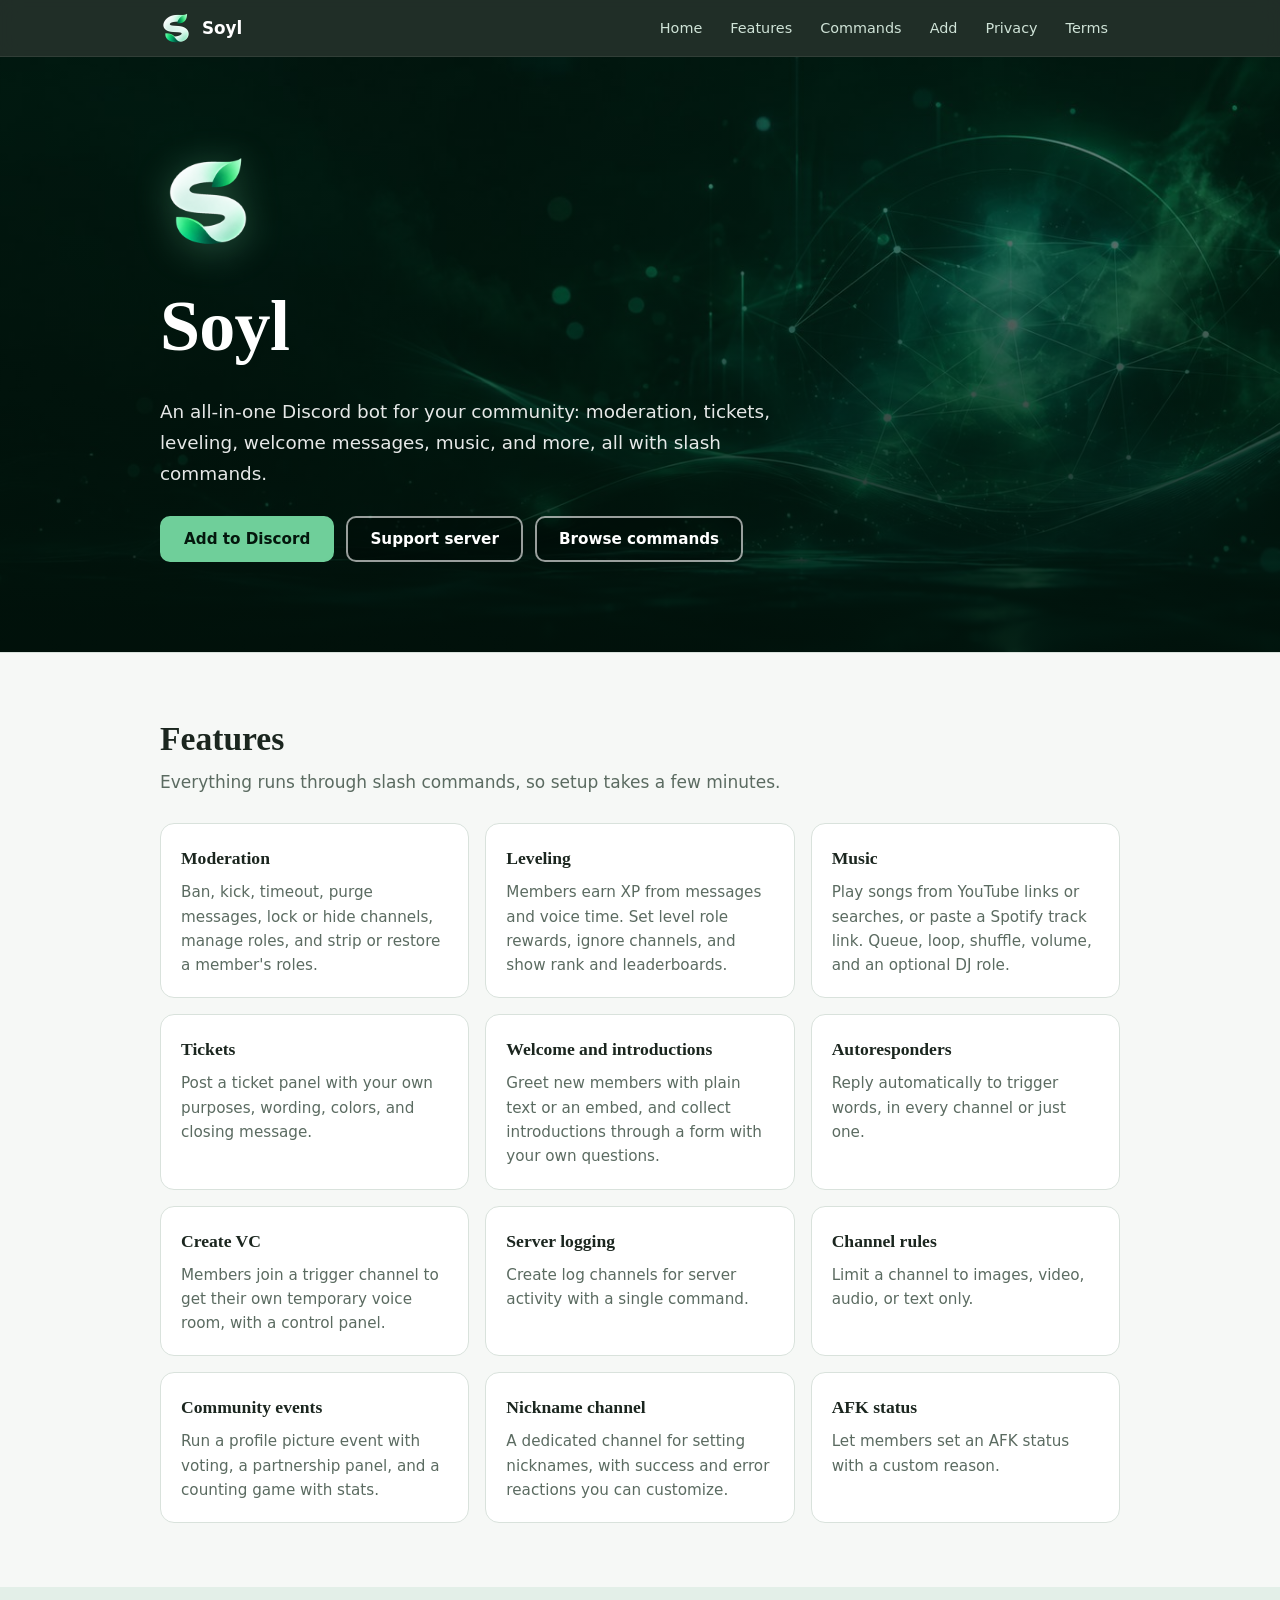
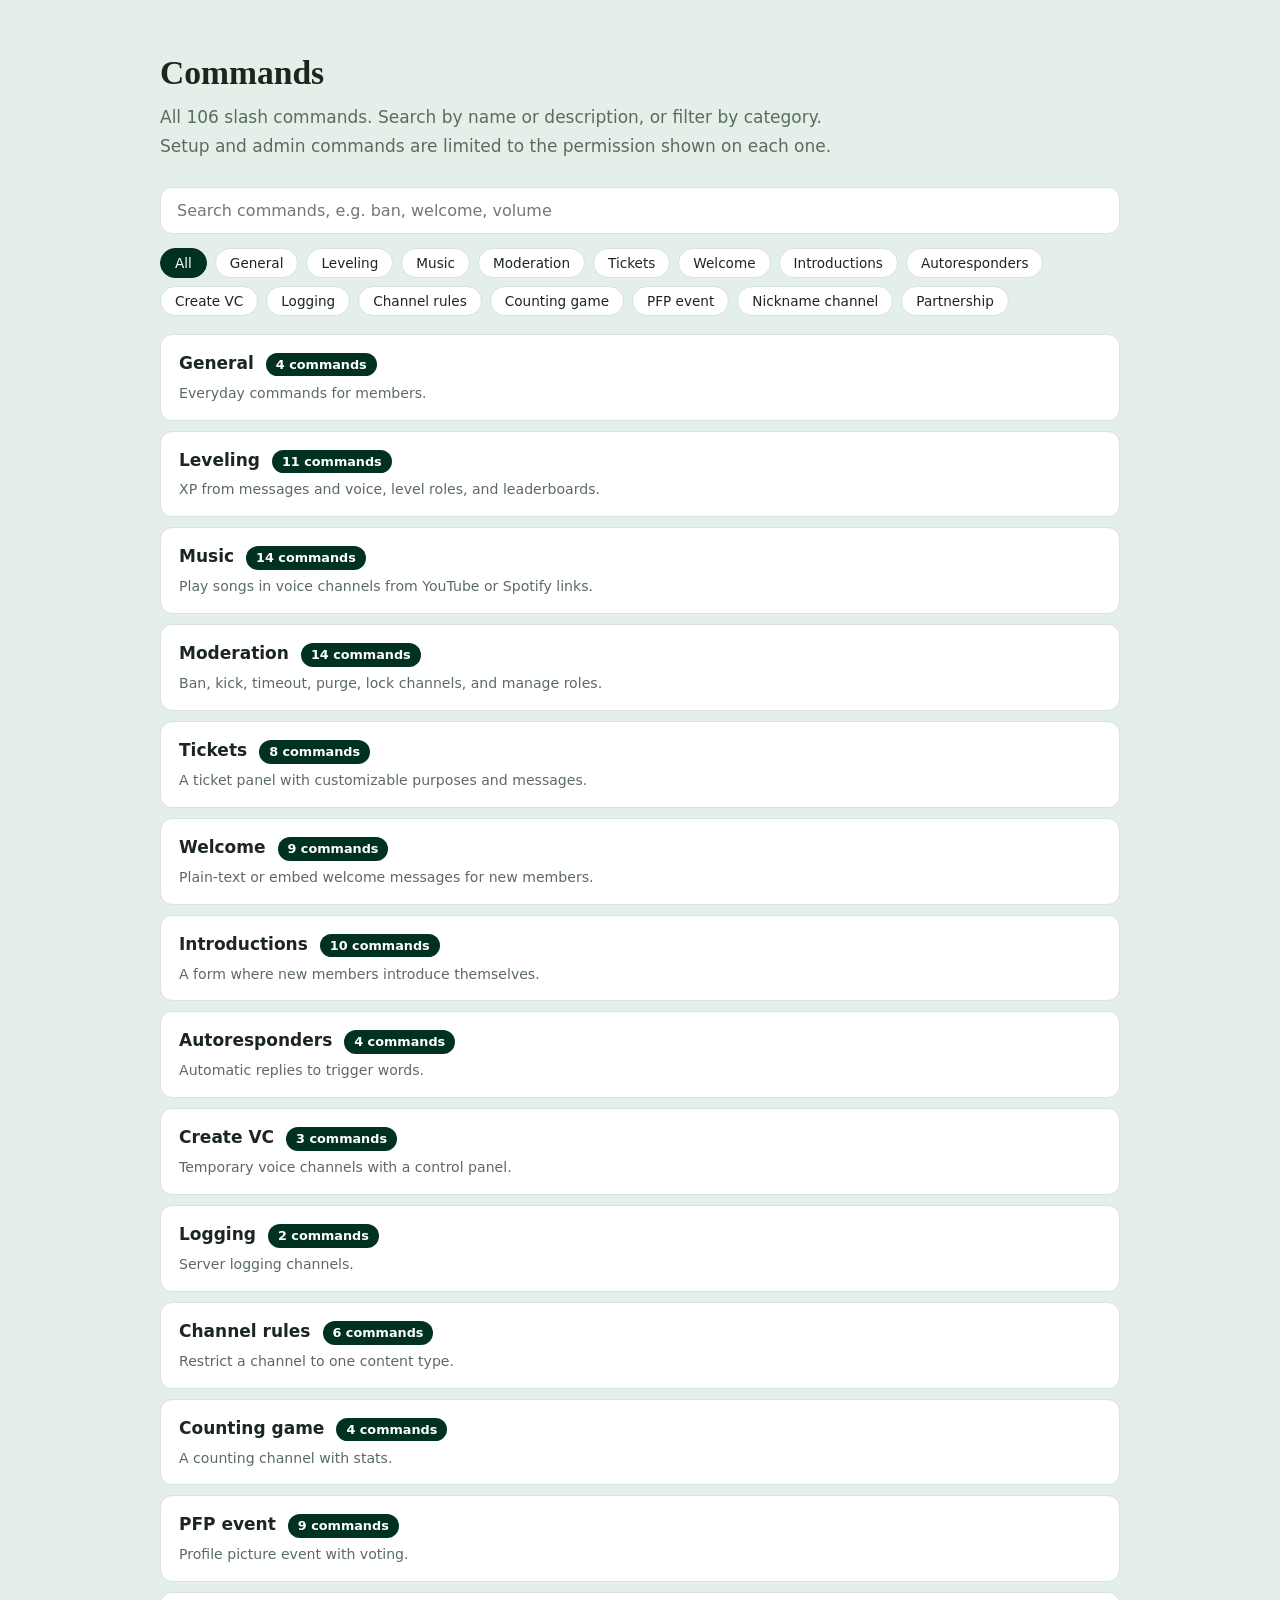
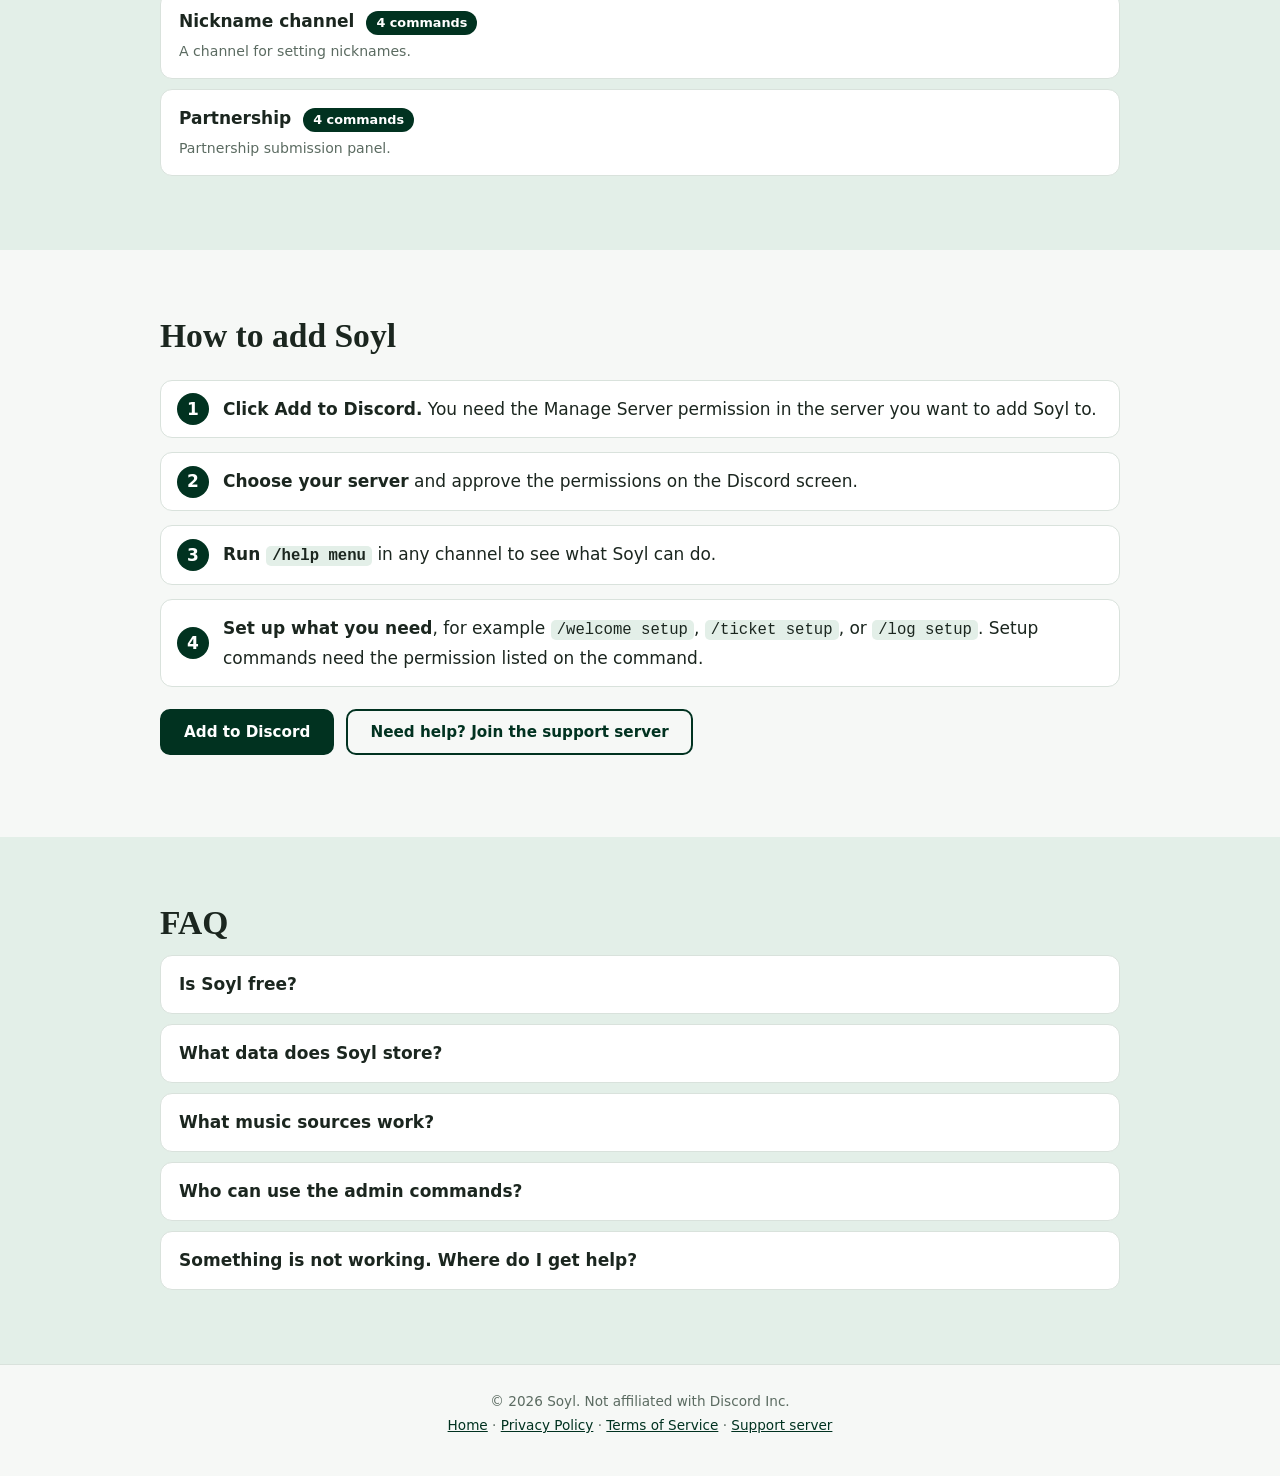
==== commit 941b2ccc: "Add Home link to navigation in index.html" ====
--- a/index.html
+++ b/index.html
@@ -14,6 +14,7 @@
   <div class="site-nav-in">
     <a class="brand" href="index.html"><img src="soyl_icon.png" alt="" width="32" height="32" onerror="this.style.display='none'"><span>Soyl</span></a>
     <div class="links">
+      <a href="index.html">Home</a>
       <a href="index.html#features">Features</a>
       <a href="index.html#commands">Commands</a>
       <a href="index.html#add">Add</a>
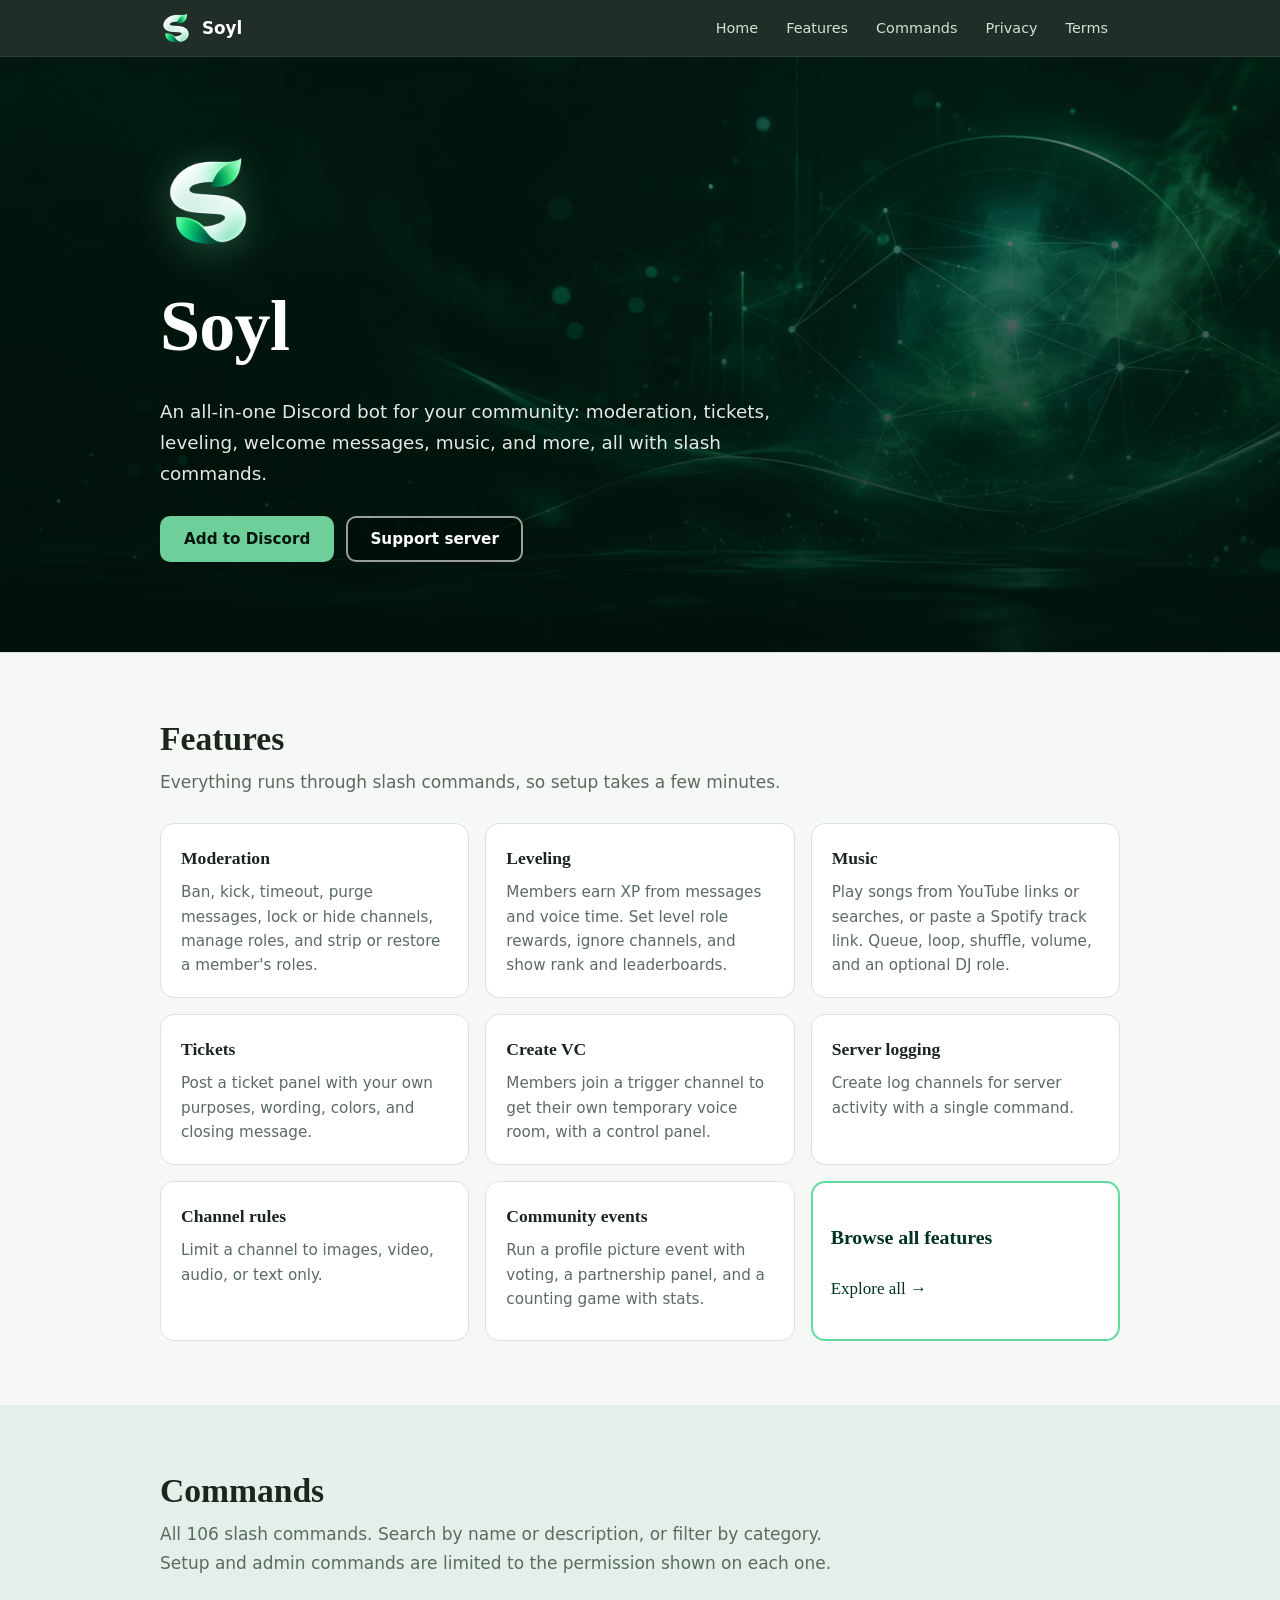
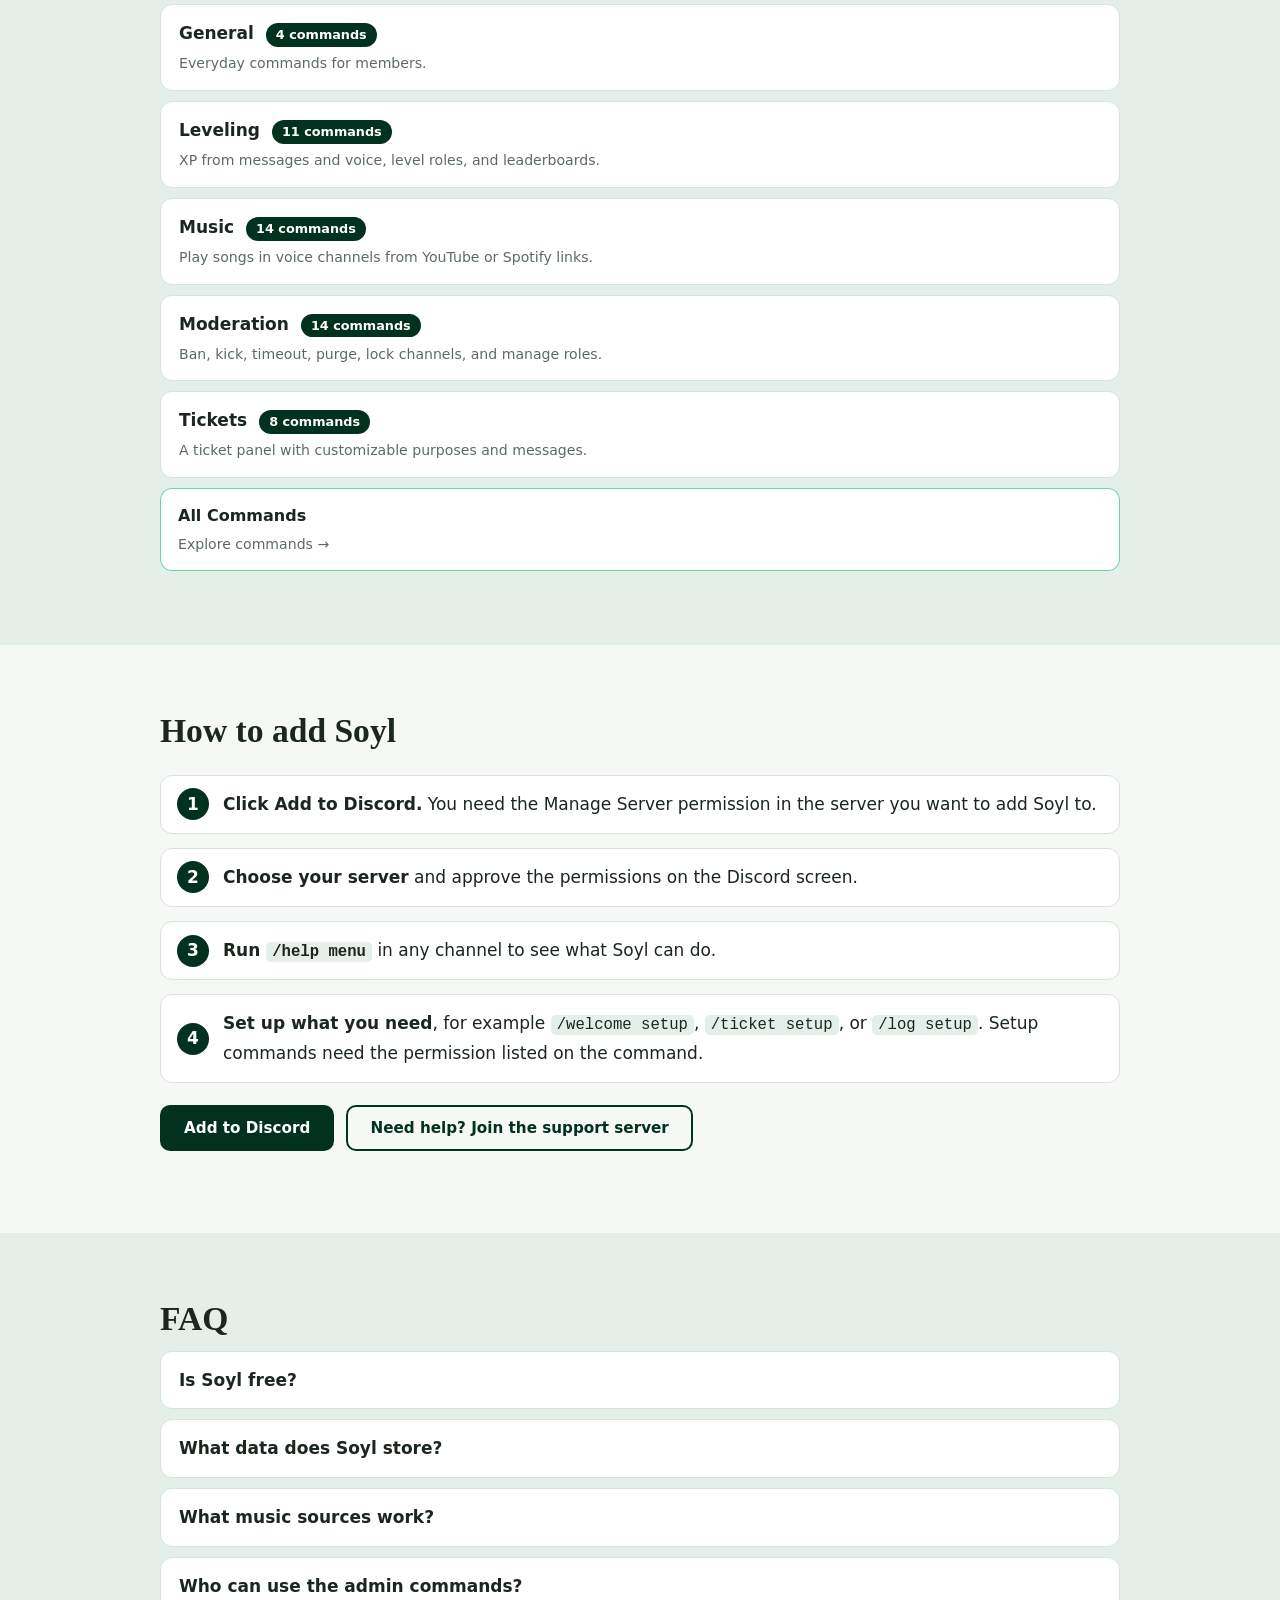
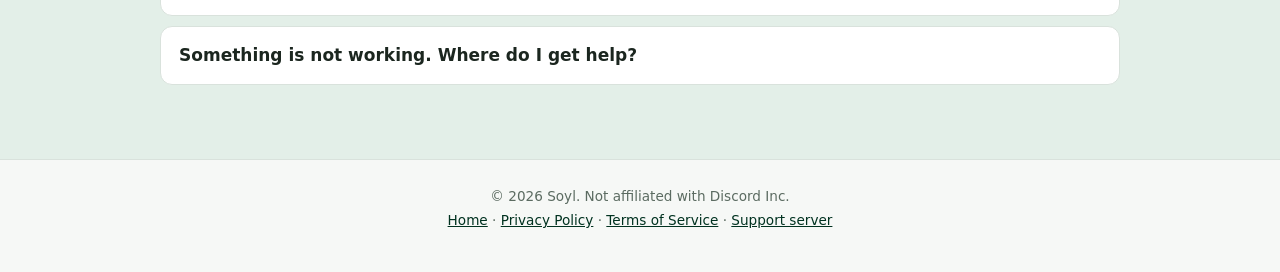
==== commit 1b013af3: "Add files via upload" ====
--- a/index.html
+++ b/index.html
@@ -15,9 +15,8 @@
     <a class="brand" href="index.html"><img src="soyl_icon.png" alt="" width="32" height="32" onerror="this.style.display='none'"><span>Soyl</span></a>
     <div class="links">
       <a href="index.html">Home</a>
-      <a href="index.html#features">Features</a>
-      <a href="index.html#commands">Commands</a>
-      <a href="index.html#add">Add</a>
+      <a href="features.html">Features</a>
+      <a href="commands.html">Commands</a>
       <a href="privacy.html">Privacy</a>
       <a href="Soyl_ToS.html">Terms</a>
     </div>
@@ -31,7 +30,6 @@
     <div class="actions">
       <a class="btn" href="https://discord.com/oauth2/authorize?client_id=1551622113327059024&amp;permissions=8&amp;integration_type=0&amp;scope=bot+applications.commands" target="_blank" rel="noopener">Add to Discord</a>
       <a class="btn alt" href="https://discord.gg/mGrPCFavxX" target="_blank" rel="noopener">Support server</a>
-      <a class="btn alt" href="#commands">Browse commands</a>
     </div>
   </div>
 </header>
@@ -39,31 +37,28 @@
   <section class="block" id="features"><div class="container">
     <h2>Features</h2>
     <p class="lead">Everything runs through slash commands, so setup takes a few minutes.</p>
-    <div class="grid"><div class="card"><h3>Moderation</h3><p>Ban, kick, timeout, purge messages, lock or hide channels, manage roles, and strip or restore a member&#x27;s roles.</p></div><div class="card"><h3>Leveling</h3><p>Members earn XP from messages and voice time. Set level role rewards, ignore channels, and show rank and leaderboards.</p></div><div class="card"><h3>Music</h3><p>Play songs from YouTube links or searches, or paste a Spotify track link. Queue, loop, shuffle, volume, and an optional DJ role.</p></div><div class="card"><h3>Tickets</h3><p>Post a ticket panel with your own purposes, wording, colors, and closing message.</p></div><div class="card"><h3>Welcome and introductions</h3><p>Greet new members with plain text or an embed, and collect introductions through a form with your own questions.</p></div><div class="card"><h3>Autoresponders</h3><p>Reply automatically to trigger words, in every channel or just one.</p></div><div class="card"><h3>Create VC</h3><p>Members join a trigger channel to get their own temporary voice room, with a control panel.</p></div><div class="card"><h3>Server logging</h3><p>Create log channels for server activity with a single command.</p></div><div class="card"><h3>Channel rules</h3><p>Limit a channel to images, video, audio, or text only.</p></div><div class="card"><h3>Community events</h3><p>Run a profile picture event with voting, a partnership panel, and a counting game with stats.</p></div><div class="card"><h3>Nickname channel</h3><p>A dedicated channel for setting nicknames, with success and error reactions you can customize.</p></div><div class="card"><h3>AFK status</h3><p>Let members set an AFK status with a custom reason.</p></div></div>
+    <div class="grid"><div class="card"><h3>Moderation</h3><p>Ban, kick, timeout, purge messages, lock or hide channels, manage roles, and strip or restore a member&#x27;s roles.</p></div><div class="card"><h3>Leveling</h3><p>Members earn XP from messages and voice time. Set level role rewards, ignore channels, and show rank and leaderboards.</p></div><div class="card"><h3>Music</h3><p>Play songs from YouTube links or searches, or paste a Spotify track link. Queue, loop, shuffle, volume, and an optional DJ role.</p></div><div class="card"><h3>Tickets</h3><p>Post a ticket panel with your own purposes, wording, colors, and closing message.</p></div><div class="card"><h3>Create VC</h3><p>Members join a trigger channel to get their own temporary voice room, with a control panel.</p></div><div class="card"><h3>Server logging</h3><p>Create log channels for server activity with a single command.</p></div><div class="card"><h3>Channel rules</h3><p>Limit a channel to images, video, audio, or text only.</p></div><div class="card"><h3>Community events</h3><p>Run a profile picture event with voting, a partnership panel, and a counting game with stats.</p></div>
+    <a class="features-card" href="features.html"><h3>Browse all features</h3><p>Explore all →</p></a>
+  </div>
   </div></section>
 
   <section class="block alt" id="commands"><div class="container">
     <h2>Commands</h2>
     <p class="lead">All 106 slash commands. Search by name or description, or filter by category. Setup and admin commands are limited to the permission shown on each one.</p>
-    <input id="q" type="search" placeholder="Search commands, e.g. ban, welcome, volume" aria-label="Search commands">
-    <div class="chips" role="group" aria-label="Filter by category"><button class="chip on" data-f="all">All</button><button class="chip" data-f="general">General</button><button class="chip" data-f="level">Leveling</button><button class="chip" data-f="music">Music</button><button class="chip" data-f="moderation">Moderation</button><button class="chip" data-f="ticket">Tickets</button><button class="chip" data-f="welcome">Welcome</button><button class="chip" data-f="introduction">Introductions</button><button class="chip" data-f="autoresponder">Autoresponders</button><button class="chip" data-f="create">Create VC</button><button class="chip" data-f="log">Logging</button><button class="chip" data-f="channel">Channel rules</button><button class="chip" data-f="misc">Counting game</button><button class="chip" data-f="pfp">PFP event</button><button class="chip" data-f="nickname">Nickname channel</button><button class="chip" data-f="partnership">Partnership</button></div>
-    <p id="empty" hidden>No commands match your search.</p>
     <details class="cat" data-cat="general"><summary><span class="ct">General</span><span class="cn">4 commands</span><span class="cb">Everyday commands for members.</span></summary><div class="cmd" data-s="/afk set yourself as afk. reason"><div class="cmd-head"><code class="name">/afk</code><span class="badge open">Everyone</span></div><p>Set yourself as AFK.</p><ul class="opts"><li><code>reason</code> <em>(optional)</em> &ndash; Why are you AFK?</li></ul></div><div class="cmd" data-s="/help menu show the help menu "><div class="cmd-head"><code class="name">/help menu</code><span class="badge open">Everyone</span></div><p>Show the help menu</p></div><div class="cmd" data-s="/leaderboard show the server&#x27;s xp leaderboard. page"><div class="cmd-head"><code class="name">/leaderboard</code><span class="badge open">Everyone</span></div><p>Show the server&#x27;s XP leaderboard.</p><ul class="opts"><li><code>page</code> <em>(optional)</em> &ndash; Page number (10 members per page).</li></ul></div><div class="cmd" data-s="/rank show a member&#x27;s level, xp, and rank. user"><div class="cmd-head"><code class="name">/rank</code><span class="badge open">Everyone</span></div><p>Show a member&#x27;s level, XP, and rank.</p><ul class="opts"><li><code>user</code> <em>(optional)</em> &ndash; The member to look up (defaults to you).</li></ul></div></details>
 <details class="cat" data-cat="level"><summary><span class="ct">Leveling</span><span class="cn">11 commands</span><span class="cb">XP from messages and voice, level roles, and leaderboards.</span></summary><div class="cmd" data-s="/level addxp add (or remove, with a negative number) xp from a member. user amount"><div class="cmd-head"><code class="name">/level addxp</code><span class="badge">Manage Server</span></div><p>Add (or remove, with a negative number) XP from a member.</p><ul class="opts"><li><code>user</code></li><li><code>amount</code></li></ul></div><div class="cmd" data-s="/level config configure the leveling system. xp_min xp_max cooldown voice_xp channel message"><div class="cmd-head"><code class="name">/level config</code><span class="badge">Manage Server</span></div><p>Configure the leveling system.</p><ul class="opts"><li><code>xp_min</code> <em>(optional)</em> &ndash; Minimum XP per eligible message.</li><li><code>xp_max</code> <em>(optional)</em> &ndash; Maximum XP per eligible message.</li><li><code>cooldown</code> <em>(optional)</em> &ndash; Seconds between XP-eligible messages per member.</li><li><code>voice_xp</code> <em>(optional)</em> &ndash; XP granted per minute spent actively in a voice channel.</li><li><code>channel</code> <em>(optional)</em> &ndash; Channel where level-up announcements are sent.</li><li><code>message</code> <em>(optional)</em> &ndash; Level-up announcement text. Supports {usermention}, {username}, {level}, {guildname}.</li></ul></div><div class="cmd" data-s="/level ignore_channel stop a channel&#x27;s messages from granting xp. channel"><div class="cmd-head"><code class="name">/level ignore_channel</code><span class="badge">Manage Server</span></div><p>Stop a channel&#x27;s messages from granting XP.</p><ul class="opts"><li><code>channel</code></li></ul></div><div class="cmd" data-s="/level reset reset a member&#x27;s xp and level. user"><div class="cmd-head"><code class="name">/level reset</code><span class="badge">Manage Server</span></div><p>Reset a member&#x27;s XP and level.</p><ul class="opts"><li><code>user</code></li></ul></div><div class="cmd" data-s="/level resetall reset the entire leveling leaderboard for this server. confirm"><div class="cmd-head"><code class="name">/level resetall</code><span class="badge">Manage Server</span></div><p>Reset the ENTIRE leveling leaderboard for this server.</p><ul class="opts"><li><code>confirm</code> <em>(optional)</em> &ndash; Set to true to confirm this irreversible action.</li></ul></div><div class="cmd" data-s="/level role_add grant a role automatically when a member reaches a level. level role"><div class="cmd-head"><code class="name">/level role_add</code><span class="badge">Manage Server</span></div><p>Grant a role automatically when a member reaches a level.</p><ul class="opts"><li><code>level</code> &ndash; The level required.</li><li><code>role</code> &ndash; The role to grant.</li></ul></div><div class="cmd" data-s="/level role_list list all level role rewards. "><div class="cmd-head"><code class="name">/level role_list</code><span class="badge open">Everyone</span></div><p>List all level role rewards.</p></div><div class="cmd" data-s="/level role_remove remove a level role reward. level"><div class="cmd-head"><code class="name">/level role_remove</code><span class="badge">Manage Server</span></div><p>Remove a level role reward.</p><ul class="opts"><li><code>level</code> &ndash; The level to remove the reward from.</li></ul></div><div class="cmd" data-s="/level set manually set a member&#x27;s level. user level"><div class="cmd-head"><code class="name">/level set</code><span class="badge">Manage Server</span></div><p>Manually set a member&#x27;s level.</p><ul class="opts"><li><code>user</code></li><li><code>level</code></li></ul></div><div class="cmd" data-s="/level toggle enable or disable the leveling system. "><div class="cmd-head"><code class="name">/level toggle</code><span class="badge">Manage Server</span></div><p>Enable or disable the leveling system.</p></div><div class="cmd" data-s="/level unignore_channel allow a channel&#x27;s messages to grant xp again. channel"><div class="cmd-head"><code class="name">/level unignore_channel</code><span class="badge">Manage Server</span></div><p>Allow a channel&#x27;s messages to grant XP again.</p><ul class="opts"><li><code>channel</code></li></ul></div></details>
 <details class="cat" data-cat="music"><summary><span class="ct">Music</span><span class="cn">14 commands</span><span class="cb">Play songs in voice channels from YouTube or Spotify links.</span></summary><div class="cmd" data-s="/music dj_role require a specific role to control the music player. role"><div class="cmd-head"><code class="name">/music dj_role</code><span class="badge">Manage Server</span></div><p>Require a specific role to control the music player.</p><ul class="opts"><li><code>role</code> <em>(optional)</em> &ndash; The DJ role. Omit to remove the requirement.</li></ul></div><div class="cmd" data-s="/music join join your voice channel. "><div class="cmd-head"><code class="name">/music join</code><span class="badge open">Everyone</span></div><p>Join your voice channel.</p></div><div class="cmd" data-s="/music leave leave the voice channel and clear the queue. "><div class="cmd-head"><code class="name">/music leave</code><span class="badge open">Everyone</span></div><p>Leave the voice channel and clear the queue.</p></div><div class="cmd" data-s="/music loop set the loop mode. mode"><div class="cmd-head"><code class="name">/music loop</code><span class="badge open">Everyone</span></div><p>Set the loop mode.</p><ul class="opts"><li><code>mode</code> &ndash; Loop mode.</li></ul></div><div class="cmd" data-s="/music nowplaying show the currently playing song. "><div class="cmd-head"><code class="name">/music nowplaying</code><span class="badge open">Everyone</span></div><p>Show the currently playing song.</p></div><div class="cmd" data-s="/music pause pause playback. "><div class="cmd-head"><code class="name">/music pause</code><span class="badge open">Everyone</span></div><p>Pause playback.</p></div><div class="cmd" data-s="/music play play a song from youtube or spotify. query"><div class="cmd-head"><code class="name">/music play</code><span class="badge open">Everyone</span></div><p>Play a song from YouTube or Spotify.</p><ul class="opts"><li><code>query</code> &ndash; A YouTube link/search, or a Spotify track link.</li></ul></div><div class="cmd" data-s="/music queue show the current song queue. page"><div class="cmd-head"><code class="name">/music queue</code><span class="badge open">Everyone</span></div><p>Show the current song queue.</p><ul class="opts"><li><code>page</code> <em>(optional)</em> &ndash; Page number.</li></ul></div><div class="cmd" data-s="/music remove remove a song from the queue by its position. position"><div class="cmd-head"><code class="name">/music remove</code><span class="badge open">Everyone</span></div><p>Remove a song from the queue by its position.</p><ul class="opts"><li><code>position</code> &ndash; Position shown in /music queue.</li></ul></div><div class="cmd" data-s="/music resume resume playback. "><div class="cmd-head"><code class="name">/music resume</code><span class="badge open">Everyone</span></div><p>Resume playback.</p></div><div class="cmd" data-s="/music shuffle shuffle the queue. "><div class="cmd-head"><code class="name">/music shuffle</code><span class="badge open">Everyone</span></div><p>Shuffle the queue.</p></div><div class="cmd" data-s="/music skip skip the current song. "><div class="cmd-head"><code class="name">/music skip</code><span class="badge open">Everyone</span></div><p>Skip the current song.</p></div><div class="cmd" data-s="/music stop stop playback, clear the queue, and disconnect. "><div class="cmd-head"><code class="name">/music stop</code><span class="badge open">Everyone</span></div><p>Stop playback, clear the queue, and disconnect.</p></div><div class="cmd" data-s="/music volume set playback volume (0-150). level"><div class="cmd-head"><code class="name">/music volume</code><span class="badge open">Everyone</span></div><p>Set playback volume (0-150).</p><ul class="opts"><li><code>level</code> &ndash; Volume percentage, 0-150.</li></ul></div></details>
 <details class="cat" data-cat="moderation"><summary><span class="ct">Moderation</span><span class="cn">14 commands</span><span class="cb">Ban, kick, timeout, purge, lock channels, and manage roles.</span></summary><div class="cmd" data-s="/moderation ban ban a member from the server. member reason delete_days"><div class="cmd-head"><code class="name">/moderation ban</code><span class="badge">Ban Members</span></div><p>Ban a member from the server.</p><ul class="opts"><li><code>member</code> &ndash; The member to ban.</li><li><code>reason</code> <em>(optional)</em> &ndash; Reason for the ban.</li><li><code>delete_days</code> <em>(optional)</em> &ndash; Days of the member&#x27;s messages to delete (0-7).</li></ul></div><div class="cmd" data-s="/moderation hide hide a channel from regular members. channel"><div class="cmd-head"><code class="name">/moderation hide</code><span class="badge">Manage Channels</span></div><p>Hide a channel from regular members.</p><ul class="opts"><li><code>channel</code> <em>(optional)</em> &ndash; The channel to hide. Leave empty to hide this channel.</li></ul></div><div class="cmd" data-s="/moderation kick kick a member from the server. member reason"><div class="cmd-head"><code class="name">/moderation kick</code><span class="badge">Kick Members</span></div><p>Kick a member from the server.</p><ul class="opts"><li><code>member</code> &ndash; The member to kick.</li><li><code>reason</code> <em>(optional)</em> &ndash; Reason for the kick.</li></ul></div><div class="cmd" data-s="/moderation lock lock a channel so regular members cannot send messages. channel"><div class="cmd-head"><code class="name">/moderation lock</code><span class="badge">Manage Channels</span></div><p>Lock a channel so regular members cannot send messages.</p><ul class="opts"><li><code>channel</code> <em>(optional)</em> &ndash; The channel to lock. Leave empty to lock this channel.</li></ul></div><div class="cmd" data-s="/moderation mute timeout a member. member duration reason"><div class="cmd-head"><code class="name">/moderation mute</code><span class="badge">Timeout Members</span></div><p>Timeout a member.</p><ul class="opts"><li><code>member</code> &ndash; The member to timeout.</li><li><code>duration</code> &ndash; Duration such as 10m, 2h, or 1d.</li><li><code>reason</code> <em>(optional)</em> &ndash; Reason for the timeout.</li></ul></div><div class="cmd" data-s="/moderation purge delete a number of recent messages. amount"><div class="cmd-head"><code class="name">/moderation purge</code><span class="badge">Manage Messages</span></div><p>Delete a number of recent messages.</p><ul class="opts"><li><code>amount</code> &ndash; Number of messages to delete (1-100).</li></ul></div><div class="cmd" data-s="/moderation role add give a role to a member. member role"><div class="cmd-head"><code class="name">/moderation role add</code><span class="badge">Manage Roles</span></div><p>Give a role to a member.</p><ul class="opts"><li><code>member</code> &ndash; The member who will receive the role.</li><li><code>role</code> &ndash; The role to give.</li></ul></div><div class="cmd" data-s="/moderation role remove remove a role from a member. member role"><div class="cmd-head"><code class="name">/moderation role remove</code><span class="badge">Manage Roles</span></div><p>Remove a role from a member.</p><ul class="opts"><li><code>member</code> &ndash; The member who will lose the role.</li><li><code>role</code> &ndash; The role to remove.</li></ul></div><div class="cmd" data-s="/moderation strip remove all manageable roles from a member. member"><div class="cmd-head"><code class="name">/moderation strip</code><span class="badge">Manage Roles</span></div><p>Remove all manageable roles from a member.</p><ul class="opts"><li><code>member</code> &ndash; The member whose roles will be removed.</li></ul></div><div class="cmd" data-s="/moderation unban unban a user. user_id reason"><div class="cmd-head"><code class="name">/moderation unban</code><span class="badge">Ban Members</span></div><p>Unban a user.</p><ul class="opts"><li><code>user_id</code> &ndash; The ID of the banned user.</li><li><code>reason</code> <em>(optional)</em> &ndash; Reason for the unban.</li></ul></div><div class="cmd" data-s="/moderation unhide unhide a channel from regular members. channel"><div class="cmd-head"><code class="name">/moderation unhide</code><span class="badge">Manage Channels</span></div><p>Unhide a channel from regular members.</p><ul class="opts"><li><code>channel</code> <em>(optional)</em> &ndash; The channel to unhide. Leave empty to unhide this channel.</li></ul></div><div class="cmd" data-s="/moderation unlock unlock a channel so regular members can send messages. channel"><div class="cmd-head"><code class="name">/moderation unlock</code><span class="badge">Manage Channels</span></div><p>Unlock a channel so regular members can send messages.</p><ul class="opts"><li><code>channel</code> <em>(optional)</em> &ndash; The channel to unlock. Leave empty to unlock this channel.</li></ul></div><div class="cmd" data-s="/moderation unmute remove a member&#x27;s timeout. member reason"><div class="cmd-head"><code class="name">/moderation unmute</code><span class="badge">Timeout Members</span></div><p>Remove a member&#x27;s timeout.</p><ul class="opts"><li><code>member</code> &ndash; The member to unmute.</li><li><code>reason</code> <em>(optional)</em> &ndash; Reason for removing the timeout.</li></ul></div><div class="cmd" data-s="/moderation unstrip restore roles previously removed with /moderation strip. member"><div class="cmd-head"><code class="name">/moderation unstrip</code><span class="badge">Manage Roles</span></div><p>Restore roles previously removed with /moderation strip.</p><ul class="opts"><li><code>member</code> &ndash; The member whose saved roles should be restored.</li></ul></div></details>
 <details class="cat" data-cat="ticket"><summary><span class="ct">Tickets</span><span class="cn">8 commands</span><span class="cb">A ticket panel with customizable purposes and messages.</span></summary><div class="cmd" data-s="/ticket close_config customize the ticket closing message. title description color footer"><div class="cmd-head"><code class="name">/ticket close_config</code><span class="badge">Administrator</span></div><p>Customize the ticket closing message.</p><ul class="opts"><li><code>title</code> <em>(optional)</em> &ndash; Closing embed title.</li><li><code>description</code> <em>(optional)</em> &ndash; Closing embed description.</li><li><code>color</code> <em>(optional)</em> &ndash; Hex color such as #ED4245.</li><li><code>footer</code> <em>(optional)</em> &ndash; Closing embed footer.</li></ul></div><div class="cmd" data-s="/ticket panel post or repost the ticket panel. "><div class="cmd-head"><code class="name">/ticket panel</code><span class="badge">Administrator</span></div><p>Post or repost the ticket panel.</p></div><div class="cmd" data-s="/ticket panel_edit customize the ticket panel. title description color footer image thumbnail button_text button_emoji button_style"><div class="cmd-head"><code class="name">/ticket panel_edit</code><span class="badge">Administrator</span></div><p>Customize the ticket panel.</p><ul class="opts"><li><code>title</code> <em>(optional)</em> &ndash; Panel title.</li><li><code>description</code> <em>(optional)</em> &ndash; Panel description.</li><li><code>color</code> <em>(optional)</em> &ndash; Hex color such as #5865F2.</li><li><code>footer</code> <em>(optional)</em> &ndash; Panel footer.</li><li><code>image</code> <em>(optional)</em> &ndash; Panel image URL.</li><li><code>thumbnail</code> <em>(optional)</em> &ndash; Panel thumbnail URL.</li><li><code>button_text</code> <em>(optional)</em> &ndash; Create-ticket button text.</li><li><code>button_emoji</code> <em>(optional)</em> &ndash; Create-ticket button emoji.</li><li><code>button_style</code> <em>(optional)</em> &ndash; primary, secondary, success, or danger.</li></ul></div><div class="cmd" data-s="/ticket purpose_add add a ticket purpose. name purpose_id description emoji"><div class="cmd-head"><code class="name">/ticket purpose_add</code><span class="badge">Administrator</span></div><p>Add a ticket purpose.</p><ul class="opts"><li><code>name</code> &ndash; Purpose name.</li><li><code>purpose_id</code> &ndash; Unique ID using letters, numbers, _ or -.</li><li><code>description</code> &ndash; Short description shown in the dropdown.</li><li><code>emoji</code> <em>(optional)</em> &ndash; Emoji shown beside the purpose.</li></ul></div><div class="cmd" data-s="/ticket purpose_list list all ticket purposes. "><div class="cmd-head"><code class="name">/ticket purpose_list</code><span class="badge">Administrator</span></div><p>List all ticket purposes.</p></div><div class="cmd" data-s="/ticket purpose_remove remove a ticket purpose. purpose_id"><div class="cmd-head"><code class="name">/ticket purpose_remove</code><span class="badge">Administrator</span></div><p>Remove a ticket purpose.</p><ul class="opts"><li><code>purpose_id</code> &ndash; The purpose ID to remove.</li></ul></div><div class="cmd" data-s="/ticket setup configure the ticket category and panel channel. category panel_channel"><div class="cmd-head"><code class="name">/ticket setup</code><span class="badge">Administrator</span></div><p>Configure the ticket category and panel channel.</p><ul class="opts"><li><code>category</code> &ndash; Category where ticket channels will be created.</li><li><code>panel_channel</code> &ndash; Channel where the ticket panel will be posted.</li></ul></div><div class="cmd" data-s="/ticket status show ticket system configuration. "><div class="cmd-head"><code class="name">/ticket status</code><span class="badge">Administrator</span></div><p>Show ticket system configuration.</p></div></details>
-<details class="cat" data-cat="welcome"><summary><span class="ct">Welcome</span><span class="cn">9 commands</span><span class="cb">Plain-text or embed welcome messages for new members.</span></summary><div class="cmd" data-s="/welcome disable disable welcome messages in a channel. channel"><div class="cmd-head"><code class="name">/welcome disable</code><span class="badge">Administrator</span></div><p>Disable welcome messages in a channel.</p><ul class="opts"><li><code>channel</code></li></ul></div><div class="cmd" data-s="/welcome embed set the main welcome embed options. title description color icon thumbnail footer_text footer_icon"><div class="cmd-head"><code class="name">/welcome embed</code><span class="badge">Administrator</span></div><p>Set the main welcome embed options.</p><ul class="opts"><li><code>title</code> &ndash; Embed title.</li><li><code>description</code> &ndash; Embed description.</li><li><code>color</code> <em>(optional)</em> &ndash; Embed colour, e.g. #266166.</li><li><code>icon</code> <em>(optional)</em> &ndash; Author icon URL.</li><li><code>thumbnail</code> <em>(optional)</em> &ndash; Thumbnail URL.</li><li><code>footer_text</code> <em>(optional)</em> &ndash; Footer text.</li><li><code>footer_icon</code> <em>(optional)</em> &ndash; Footer icon URL.</li></ul></div><div class="cmd" data-s="/welcome field_add add a field to the welcome embed. name value inline"><div class="cmd-head"><code class="name">/welcome field_add</code><span class="badge">Administrator</span></div><p>Add a field to the welcome embed.</p><ul class="opts"><li><code>name</code> &ndash; Field name.</li><li><code>value</code> &ndash; Field value.</li><li><code>inline</code> <em>(optional)</em> &ndash; Display the field inline.</li></ul></div><div class="cmd" data-s="/welcome field_list list welcome embed fields. "><div class="cmd-head"><code class="name">/welcome field_list</code><span class="badge">Administrator</span></div><p>List welcome embed fields.</p></div><div class="cmd" data-s="/welcome field_remove remove a welcome embed field. number"><div class="cmd-head"><code class="name">/welcome field_remove</code><span class="badge">Administrator</span></div><p>Remove a welcome embed field.</p><ul class="opts"><li><code>number</code></li></ul></div><div class="cmd" data-s="/welcome icon_text set the text shown beside the welcome embed icon. text"><div class="cmd-head"><code class="name">/welcome icon_text</code><span class="badge">Administrator</span></div><p>Set the text shown beside the welcome embed icon.</p><ul class="opts"><li><code>text</code> <em>(optional)</em></li></ul></div><div class="cmd" data-s="/welcome setup add or update a welcome channel. channel mode"><div class="cmd-head"><code class="name">/welcome setup</code><span class="badge">Administrator</span></div><p>Add or update a welcome channel.</p><ul class="opts"><li><code>channel</code> &ndash; Welcome channel.</li><li><code>mode</code> <em>(optional)</em> &ndash; Plain text or embed.</li></ul></div><div class="cmd" data-s="/welcome status show welcome configuration. "><div class="cmd-head"><code class="name">/welcome status</code><span class="badge">Administrator</span></div><p>Show welcome configuration.</p></div><div class="cmd" data-s="/welcome text set the plain-text welcome message. message"><div class="cmd-head"><code class="name">/welcome text</code><span class="badge">Administrator</span></div><p>Set the plain-text welcome message.</p><ul class="opts"><li><code>message</code> &ndash; Welcome message. Variables such as {usermention}, {guildname}, and {membercount} are supported.</li></ul></div></details>
-<details class="cat" data-cat="introduction"><summary><span class="ct">Introductions</span><span class="cn">10 commands</span><span class="cb">A form where new members introduce themselves.</span></summary><div class="cmd" data-s="/introduction answer customize the introduction answer embed. title description color"><div class="cmd-head"><code class="name">/introduction answer</code><span class="badge">Administrator</span></div><p>Customize the introduction answer embed.</p><ul class="opts"><li><code>title</code> &ndash; Answer embed title.</li><li><code>description</code> &ndash; Answer embed description.</li><li><code>color</code> <em>(optional)</em> &ndash; Hex color.</li></ul></div><div class="cmd" data-s="/introduction disable disable the introduction system. "><div class="cmd-head"><code class="name">/introduction disable</code><span class="badge">Administrator</span></div><p>Disable the introduction system.</p></div><div class="cmd" data-s="/introduction footer set introduction answer footer. text image_url"><div class="cmd-head"><code class="name">/introduction footer</code><span class="badge">Administrator</span></div><p>Set introduction answer footer.</p><ul class="opts"><li><code>text</code></li><li><code>image_url</code> <em>(optional)</em></li></ul></div><div class="cmd" data-s="/introduction image set introduction answer image and thumbnail. image_url thumbnail_url"><div class="cmd-head"><code class="name">/introduction image</code><span class="badge">Administrator</span></div><p>Set introduction answer image and thumbnail.</p><ul class="opts"><li><code>image_url</code></li><li><code>thumbnail_url</code> <em>(optional)</em></li></ul></div><div class="cmd" data-s="/introduction panel customize and repost the introduction panel. title description button_text button_emoji color"><div class="cmd-head"><code class="name">/introduction panel</code><span class="badge">Administrator</span></div><p>Customize and repost the introduction panel.</p><ul class="opts"><li><code>title</code> &ndash; Panel title.</li><li><code>description</code> &ndash; Panel description.</li><li><code>button_text</code> &ndash; Button text.</li><li><code>button_emoji</code> <em>(optional)</em> &ndash; Button emoji.</li><li><code>color</code> <em>(optional)</em> &ndash; Hex color, e.g. #266166.</li></ul></div><div class="cmd" data-s="/introduction question_add add an introduction question. label required style"><div class="cmd-head"><code class="name">/introduction question_add</code><span class="badge">Administrator</span></div><p>Add an introduction question.</p><ul class="opts"><li><code>label</code> &ndash; Question shown to the member.</li><li><code>required</code> <em>(optional)</em> &ndash; Whether the question is required.</li><li><code>style</code> <em>(optional)</em> &ndash; Answer type.</li></ul></div><div class="cmd" data-s="/introduction question_list list introduction questions. "><div class="cmd-head"><code class="name">/introduction question_list</code><span class="badge">Administrator</span></div><p>List introduction questions.</p></div><div class="cmd" data-s="/introduction question_remove remove an introduction question. number"><div class="cmd-head"><code class="name">/introduction question_remove</code><span class="badge">Administrator</span></div><p>Remove an introduction question.</p><ul class="opts"><li><code>number</code></li></ul></div><div class="cmd" data-s="/introduction setup set up the introduction channel. channel"><div class="cmd-head"><code class="name">/introduction setup</code><span class="badge">Administrator</span></div><p>Set up the introduction channel.</p><ul class="opts"><li><code>channel</code></li></ul></div><div class="cmd" data-s="/introduction status show introduction configuration. "><div class="cmd-head"><code class="name">/introduction status</code><span class="badge">Administrator</span></div><p>Show introduction configuration.</p></div></details>
-<details class="cat" data-cat="autoresponder"><summary><span class="ct">Autoresponders</span><span class="cn">4 commands</span><span class="cb">Automatic replies to trigger words.</span></summary><div class="cmd" data-s="/autoresponder add add or replace an autoresponder. trigger response channel"><div class="cmd-head"><code class="name">/autoresponder add</code><span class="badge">Administrator</span></div><p>Add or replace an autoresponder.</p><ul class="opts"><li><code>trigger</code> &ndash; Trigger text.</li><li><code>response</code> &ndash; Response text. Variables are supported.</li><li><code>channel</code> <em>(optional)</em> &ndash; Optional channel. Leave empty for every channel.</li></ul></div><div class="cmd" data-s="/autoresponder clear clear every autoresponder. "><div class="cmd-head"><code class="name">/autoresponder clear</code><span class="badge">Administrator</span></div><p>Clear every autoresponder.</p></div><div class="cmd" data-s="/autoresponder list list autoresponders. "><div class="cmd-head"><code class="name">/autoresponder list</code><span class="badge">Administrator</span></div><p>List autoresponders.</p></div><div class="cmd" data-s="/autoresponder remove remove an autoresponder. trigger"><div class="cmd-head"><code class="name">/autoresponder remove</code><span class="badge">Administrator</span></div><p>Remove an autoresponder.</p><ul class="opts"><li><code>trigger</code></li></ul></div></details>
-<details class="cat" data-cat="create"><summary><span class="ct">Create VC</span><span class="cn">3 commands</span><span class="cb">Temporary voice channels with a control panel.</span></summary><div class="cmd" data-s="/create vc add add another create vc trigger channel. name user_limit"><div class="cmd-head"><code class="name">/create vc add</code><span class="badge">Administrator</span></div><p>Add another Create VC trigger channel.</p><ul class="opts"><li><code>name</code> <em>(optional)</em> &ndash; Name of the Create VC.</li><li><code>user_limit</code> <em>(optional)</em> &ndash; Maximum users in personal VCs. 0 = unlimited.</li></ul></div><div class="cmd" data-s="/create vc control_panel send the create vc control panel. "><div class="cmd-head"><code class="name">/create vc control_panel</code><span class="badge">Administrator</span></div><p>Send the Create VC control panel.</p></div><div class="cmd" data-s="/create vc setup create the create vc category, control channel and trigger vc. "><div class="cmd-head"><code class="name">/create vc setup</code><span class="badge">Administrator</span></div><p>Create the Create VC category, control channel and trigger VC.</p></div></details>
-<details class="cat" data-cat="log"><summary><span class="ct">Logging</span><span class="cn">2 commands</span><span class="cb">Server logging channels.</span></summary><div class="cmd" data-s="/log disable delete the server logging system. "><div class="cmd-head"><code class="name">/log disable</code><span class="badge">Manage Server</span></div><p>Delete the server logging system.</p></div><div class="cmd" data-s="/log setup create the server logging channels. "><div class="cmd-head"><code class="name">/log setup</code><span class="badge">Manage Server</span></div><p>Create the server logging channels.</p></div></details>
-<details class="cat" data-cat="channel"><summary><span class="ct">Channel rules</span><span class="cn">6 commands</span><span class="cb">Restrict a channel to one content type.</span></summary><div class="cmd" data-s="/channel audio restrict a channel to audio files only. channel"><div class="cmd-head"><code class="name">/channel audio</code><span class="badge">Administrator</span></div><p>Restrict a channel to audio files only.</p><ul class="opts"><li><code>channel</code> &ndash; The channel to restrict.</li></ul></div><div class="cmd" data-s="/channel image restrict a channel to images only. channel"><div class="cmd-head"><code class="name">/channel image</code><span class="badge">Administrator</span></div><p>Restrict a channel to images only.</p><ul class="opts"><li><code>channel</code> &ndash; The channel to restrict.</li></ul></div><div class="cmd" data-s="/channel list list all restricted channels. "><div class="cmd-head"><code class="name">/channel list</code><span class="badge">Administrator</span></div><p>List all restricted channels.</p></div><div class="cmd" data-s="/channel remove remove a channel&#x27;s content-type restriction. channel"><div class="cmd-head"><code class="name">/channel remove</code><span class="badge">Administrator</span></div><p>Remove a channel&#x27;s content-type restriction.</p><ul class="opts"><li><code>channel</code> &ndash; The channel to unrestrict.</li></ul></div><div class="cmd" data-s="/channel text restrict a channel to text only (no attachments). channel"><div class="cmd-head"><code class="name">/channel text</code><span class="badge">Administrator</span></div><p>Restrict a channel to text only (no attachments).</p><ul class="opts"><li><code>channel</code> &ndash; The channel to restrict.</li></ul></div><div class="cmd" data-s="/channel video restrict a channel to videos only. channel"><div class="cmd-head"><code class="name">/channel video</code><span class="badge">Administrator</span></div><p>Restrict a channel to videos only.</p><ul class="opts"><li><code>channel</code> &ndash; The channel to restrict.</li></ul></div></details>
-<details class="cat" data-cat="misc"><summary><span class="ct">Counting game</span><span class="cn">4 commands</span><span class="cb">A counting channel with stats.</span></summary><div class="cmd" data-s="/misc counting disable disable the counting game. "><div class="cmd-head"><code class="name">/misc counting disable</code><span class="badge">Administrator</span></div><p>Disable the counting game.</p></div><div class="cmd" data-s="/misc counting reset reset the counting game back to 0. "><div class="cmd-head"><code class="name">/misc counting reset</code><span class="badge">Administrator</span></div><p>Reset the counting game back to 0.</p></div><div class="cmd" data-s="/misc counting setup set up the counting game channel. channel start"><div class="cmd-head"><code class="name">/misc counting setup</code><span class="badge">Administrator</span></div><p>Set up the counting game channel.</p><ul class="opts"><li><code>channel</code> &ndash; Channel where members will count up.</li><li><code>start</code> <em>(optional)</em> &ndash; Number already reached (default 0, so the first valid message is 1).</li></ul></div><div class="cmd" data-s="/misc counting status show counting game configuration and stats. "><div class="cmd-head"><code class="name">/misc counting status</code><span class="badge">Administrator</span></div><p>Show counting game configuration and stats.</p></div></details>
-<details class="cat" data-cat="pfp"><summary><span class="ct">PFP event</span><span class="cn">9 commands</span><span class="cb">Profile picture event with voting.</span></summary><div class="cmd" data-s="/pfp participant show the number of pfp participants. "><div class="cmd-head"><code class="name">/pfp participant</code><span class="badge">Administrator</span></div><p>Show the number of PFP participants.</p></div><div class="cmd" data-s="/pfp remove_react remove the success check reaction from all tracked event messages. "><div class="cmd-head"><code class="name">/pfp remove_react</code><span class="badge">Administrator</span></div><p>Remove the success check reaction from all tracked event messages.</p></div><div class="cmd" data-s="/pfp reset reset the pfp event. "><div class="cmd-head"><code class="name">/pfp reset</code><span class="badge">Administrator</span></div><p>Reset the PFP event.</p></div><div class="cmd" data-s="/pfp setup set up the pfp event channel. channel check_emoji"><div class="cmd-head"><code class="name">/pfp setup</code><span class="badge">Administrator</span></div><p>Set up the PFP event channel.</p><ul class="opts"><li><code>channel</code> &ndash; The event channel.</li><li><code>check_emoji</code> <em>(optional)</em> &ndash; Emoji used for successful submissions.</li></ul></div><div class="cmd" data-s="/pfp stat show the top 10 pfp voters. "><div class="cmd-head"><code class="name">/pfp stat</code><span class="badge">Administrator</span></div><p>Show the top 10 PFP voters.</p></div><div class="cmd" data-s="/pfp status show pfp event configuration. "><div class="cmd-head"><code class="name">/pfp status</code><span class="badge">Administrator</span></div><p>Show PFP event configuration.</p></div><div class="cmd" data-s="/pfp vote_start start voting and react to every event submission. emoji"><div class="cmd-head"><code class="name">/pfp vote_start</code><span class="badge">Administrator</span></div><p>Start voting and react to every event submission.</p><ul class="opts"><li><code>emoji</code> <em>(optional)</em> &ndash; Voting emoji.</li></ul></div><div class="cmd" data-s="/pfp vote_stop stop adding the voting reaction to new submissions. "><div class="cmd-head"><code class="name">/pfp vote_stop</code><span class="badge">Administrator</span></div><p>Stop adding the voting reaction to new submissions.</p></div><div class="cmd" data-s="/pfp win show the top 3 pfp voters. "><div class="cmd-head"><code class="name">/pfp win</code><span class="badge">Administrator</span></div><p>Show the top 3 PFP voters.</p></div></details>
-<details class="cat" data-cat="nickname"><summary><span class="ct">Nickname channel</span><span class="cn">4 commands</span><span class="cb">A channel for setting nicknames.</span></summary><div class="cmd" data-s="/nickname disable disable the nickname system. "><div class="cmd-head"><code class="name">/nickname disable</code><span class="badge">Administrator</span></div><p>Disable the nickname system.</p></div><div class="cmd" data-s="/nickname emojis change nickname success/error emojis. check_emoji error_emoji"><div class="cmd-head"><code class="name">/nickname emojis</code><span class="badge">Administrator</span></div><p>Change nickname success/error emojis.</p><ul class="opts"><li><code>check_emoji</code> <em>(optional)</em> &ndash; Success emoji.</li><li><code>error_emoji</code> <em>(optional)</em> &ndash; Error emoji.</li></ul></div><div class="cmd" data-s="/nickname setup set up the nickname channel. channel check_emoji error_emoji"><div class="cmd-head"><code class="name">/nickname setup</code><span class="badge">Administrator</span></div><p>Set up the nickname channel.</p><ul class="opts"><li><code>channel</code> &ndash; Nickname channel.</li><li><code>check_emoji</code> <em>(optional)</em> &ndash; Success emoji.</li><li><code>error_emoji</code> <em>(optional)</em> &ndash; Error emoji.</li></ul></div><div class="cmd" data-s="/nickname status show nickname configuration. "><div class="cmd-head"><code class="name">/nickname status</code><span class="badge">Administrator</span></div><p>Show nickname configuration.</p></div></details>
-<details class="cat" data-cat="partnership"><summary><span class="ct">Partnership</span><span class="cn">4 commands</span><span class="cb">Partnership submission panel.</span></summary><div class="cmd" data-s="/partnership disable disable partnership submissions. "><div class="cmd-head"><code class="name">/partnership disable</code><span class="badge">Administrator</span></div><p>Disable partnership submissions.</p></div><div class="cmd" data-s="/partnership panel send the temporary partnership panel. "><div class="cmd-head"><code class="name">/partnership panel</code><span class="badge">Administrator</span></div><p>Send the temporary partnership panel.</p></div><div class="cmd" data-s="/partnership setup set the partnership destination channel. channel"><div class="cmd-head"><code class="name">/partnership setup</code><span class="badge">Administrator</span></div><p>Set the partnership destination channel.</p><ul class="opts"><li><code>channel</code></li></ul></div><div class="cmd" data-s="/partnership status show partnership configuration. "><div class="cmd-head"><code class="name">/partnership status</code><span class="badge">Administrator</span></div><p>Show partnership configuration.</p></div></details>
-
+<a href="commands.html" class="cat-link">
+    
+    <span class="cat-link-title">All Commands</span>
+     <span class="cat-link-desc">
+    <span class="old-text">Explore commands →</span>
+    <span class="new-text">→</span>
+  </span>
+    
+</a>
   </div></section>
 
   <section class="block" id="add"><div class="container">
--- a/style.css
+++ b/style.css
@@ -109,6 +109,10 @@
 .block h2 { border: 0; padding: 0; margin: 0 0 8px; font-size: clamp(1.6rem, 4vw, 2.1rem); }
 .lead { color: var(--muted); font-family: var(--sans); margin: 0 0 26px; max-width: 64ch; }
 .grid { display: grid; grid-template-columns: repeat(auto-fit, minmax(260px, 1fr)); gap: 16px; }
+
+.card{transition:transform .25s ease,box-shadow .25s ease;position:relative}
+.card:hover{transform:scale(1.0);box-shadow:0 0 20px #63dba055,0 0 5px #63dba080;z-index:2}
+
 .card { background: var(--surface); border: 1px solid var(--line); border-radius: 14px; padding: 20px; }
 .card h3 { margin: 0 0 6px; font-size: 1.1rem; }
 .card p { margin: 0; color: var(--muted); font: .95rem/1.6 var(--sans); }
@@ -118,16 +122,70 @@
 code { font-family: ui-monospace, "SF Mono", Consolas, monospace; font-size: .92em; background: var(--accent-soft); padding: 1px 6px; border-radius: 5px; }
 .block.alt code { background: var(--surface); }
 
+.features-card { background: var(--surface); border: 0px solid var(--accent); box-shadow: inset 0 0 0 2px #63dba0; text-decoration: none; border-radius: 14px; padding: 20px; }
+.features-card:hover {
+    box-shadow: inset 0 0 0 3px #63dba0;
+  }
+.features-card p{transition:transform .25s ease,color .25s ease}
+.features-card:hover p{transform:translateX(120px)}
+.features-card:hover p{color:#63dba0}
+.features-card{transition:transform .25s ease,box-shadow .25s ease;position:relative}
+.features-card:hover{transform:scale(.96);box-shadow:0 0 20px #63dba055,0 0 5px #63dba080;z-index:2}
+
 /* ---- Commands ---- */
 #q { width: 100%; padding: 13px 16px; font: 1rem var(--sans); border: 1px solid var(--line); border-radius: 12px; background: var(--surface); color: var(--text); }
 #q:focus { outline: 2px solid var(--accent); outline-offset: 1px; }
 .chips { display: flex; flex-wrap: wrap; gap: 8px; margin: 14px 0 18px; }
 .chip { font: .85rem var(--sans); padding: 6px 14px; border-radius: 999px; border: 1px solid var(--line); background: var(--surface); color: var(--text); cursor: pointer; }
 .chip.on { background: var(--accent); border-color: var(--accent); color: var(--on-accent); }
+
+/* Category filter buttons */
+.chip {
+    transition:
+        color 0.2s ease,
+        background 0.2s ease,
+        border-color 0.2s ease,
+        box-shadow 0.2s ease,
+        transform 0.2s ease;
+    cursor: pointer;
+}
+
+/* Hover effect */
+.chip:hover {
+    color: #63dba0;
+    background: rgba(99, 219, 160, 0.1);
+    border-color: #63dba0;
+    box-shadow: 0 0 12px rgba(99, 219, 160, 0.18);
+    transform: translateY(-2px);
+}
+
+/* Click effect */
+.chip:active {
+    transform: scale(0.96);
+}
+
+/* Keyboard accessibility */
+.chip:focus-visible {
+    outline: 2px solid #63dba0;
+    outline-offset: 3px;
+}
+
 details.cat, details.faq { background: var(--surface); border: 1px solid var(--line); border-radius: 12px; margin: 10px 0; font-family: var(--sans); }
 details.cat > summary, details.faq > summary { cursor: pointer; padding: 14px 18px; display: flex; flex-wrap: wrap; align-items: baseline; gap: 4px 12px; font-weight: 600; }
 details.cat .cn { font-size: .8rem; color: var(--on-accent); background: var(--accent); border-radius: 999px; padding: 1px 10px; font-weight: 600; }
 details.cat .cb { flex-basis: 100%; font-weight: 400; font-size: .88rem; color: var(--muted); }
+
+.cat-link{display:block;background:var(--surface);border:0px solid var(--line);box-shadow: inset 0 0 0 1px #63dba0; border-radius:12px;margin:10px 0;padding:14px 18px;font-family:var(--sans);font-size:1rem;font-weight:600;color:var(--text);text-decoration:none;position:relative;transition:transform .25s ease,box-shadow .25s ease}
+.cat-link-title,.cat-link-desc{display:block;transition:transform .25s ease,color .25s ease}
+.cat-link-desc{margin-top:4px;font-size:.88rem;font-weight:400;color:var(--muted)}
+.cat-link:hover{transform:scale(.99);box-shadow:0 0 20px #63dba055,0 0 5px #63dba080;z-index:2}
+.cat-link-desc{position:relative;overflow:hidden}
+.old-text,.new-text{display:block;transition:transform .25s ease,color .25s ease}
+.new-text{position:absolute;top:0;left:0;width:100%;transform:translateX(-100%);color:#63dba0}
+.cat-link:hover .old-text{transform:translateX(200px);color:#63dba0}
+.cat-link:hover .new-text{transform:translateX(0)}
+.cat-link:focus-visible{outline:2px solid var(--accent);outline-offset:3px}
+
 .cmd { padding: 14px 18px; border-top: 1px solid var(--line); }
 .cmd-head { display: flex; flex-wrap: wrap; align-items: center; gap: 8px 12px; }
 .cmd code.name { font-weight: 700; font-size: .98rem; }
@@ -140,6 +198,49 @@
 details.faq p { margin: 0; padding: 0 18px 16px; max-width: none; }
 @media (max-width: 600px) { .site-nav .brand span { display: none; } header.top.home { min-height: 480px; padding-top: 64px; } }
 
+/* Command boxes */
+.cmd {
+    transition:
+        transform 0.25s ease,
+        box-shadow 0.25s ease,
+        border-color 0.25s ease,
+        background 0.25s ease;
+    border: 1px solid rgba(99, 219, 160, 0.12);
+}
+
+/* Hover effect */
+.cmd:hover {
+    transform: translateY(-4px);
+    border-color: #63dba0;
+    background: rgba(99, 219, 160, 0.05);
+    box-shadow:
+        0 0 18px rgba(99, 219, 160, 0.12),
+        0 6px 18px rgba(0, 0, 0, 0.2);
+}
+
+.cat {
+    transition: border-color 0.25s ease, box-shadow 0.25s ease;
+}
+
+.cat:hover {
+    border-color: rgba(99, 219, 160, 0.45);
+    box-shadow: 0 0 16px rgba(99, 219, 160, 0.08);
+}
+
+.prefix-grid{display:grid;max-width: 1000px;margin: 0 auto; padding: 0 20px; grid-template-columns:repeat(3,minmax(0,1fr));gap:16px}
+.prefix-card{background:var(--surface);border:1px solid var(--line);border-radius:12px;padding:20px;font-family:var(--sans);transition:transform .25s ease,box-shadow .25s ease}
+.prefix-card h3{margin:0 0 12px;font-size:1.1rem}
+.prefix-card p{margin:0 0 16px;font-size:.95rem;color:var(--muted);line-height:1.6}
+.prefix-card:hover{transform:translateY(-3px);border-color:var(--accent);box-shadow:0 0 20px #63dba022}
+.copy-btn{padding:7px 12px;background:var(--surface);color:var(--text);border:1px solid var(--line);border-radius:7px;font: .85rem var(--sans);cursor:pointer;transition:all .2s ease}
+.copy-btn:hover{color:#63dba0;border-color:#63dba0;box-shadow:0 0 10px #63dba033}
+
+@media(max-width:800px){.prefix-grid{grid-template-columns:repeat(2,minmax(0,1fr))}}
+@media(max-width:520px){.prefix-grid{grid-template-columns:1fr}}
+
+.prefixcmd{max-width: 1000px;margin: 0 auto;}
+.cntrc{display:grid;max-width: 800px;margin: 0 auto;}
+
 /* alignment + transparent logo polish */
 header.top { padding-left: 0 !important; padding-right: 0 !important; }
 header.top .inner { padding: 0 20px; }
